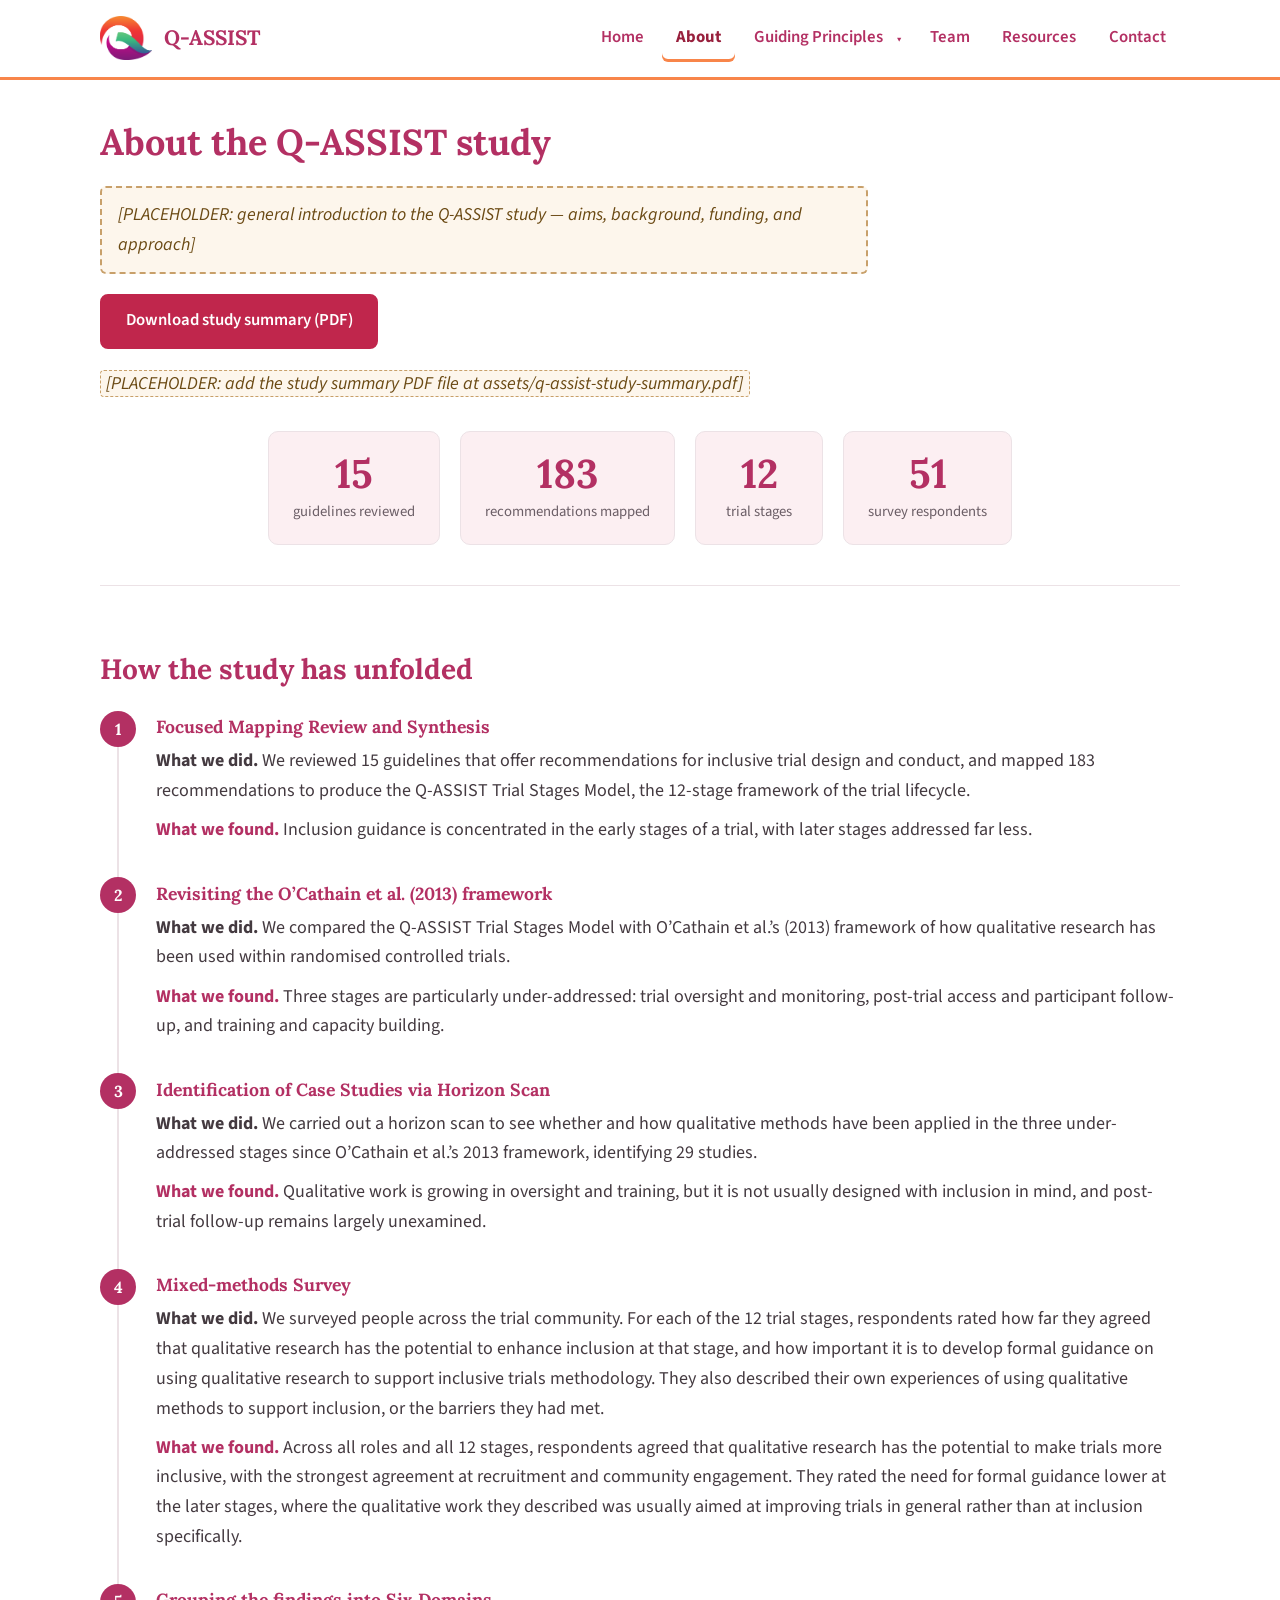
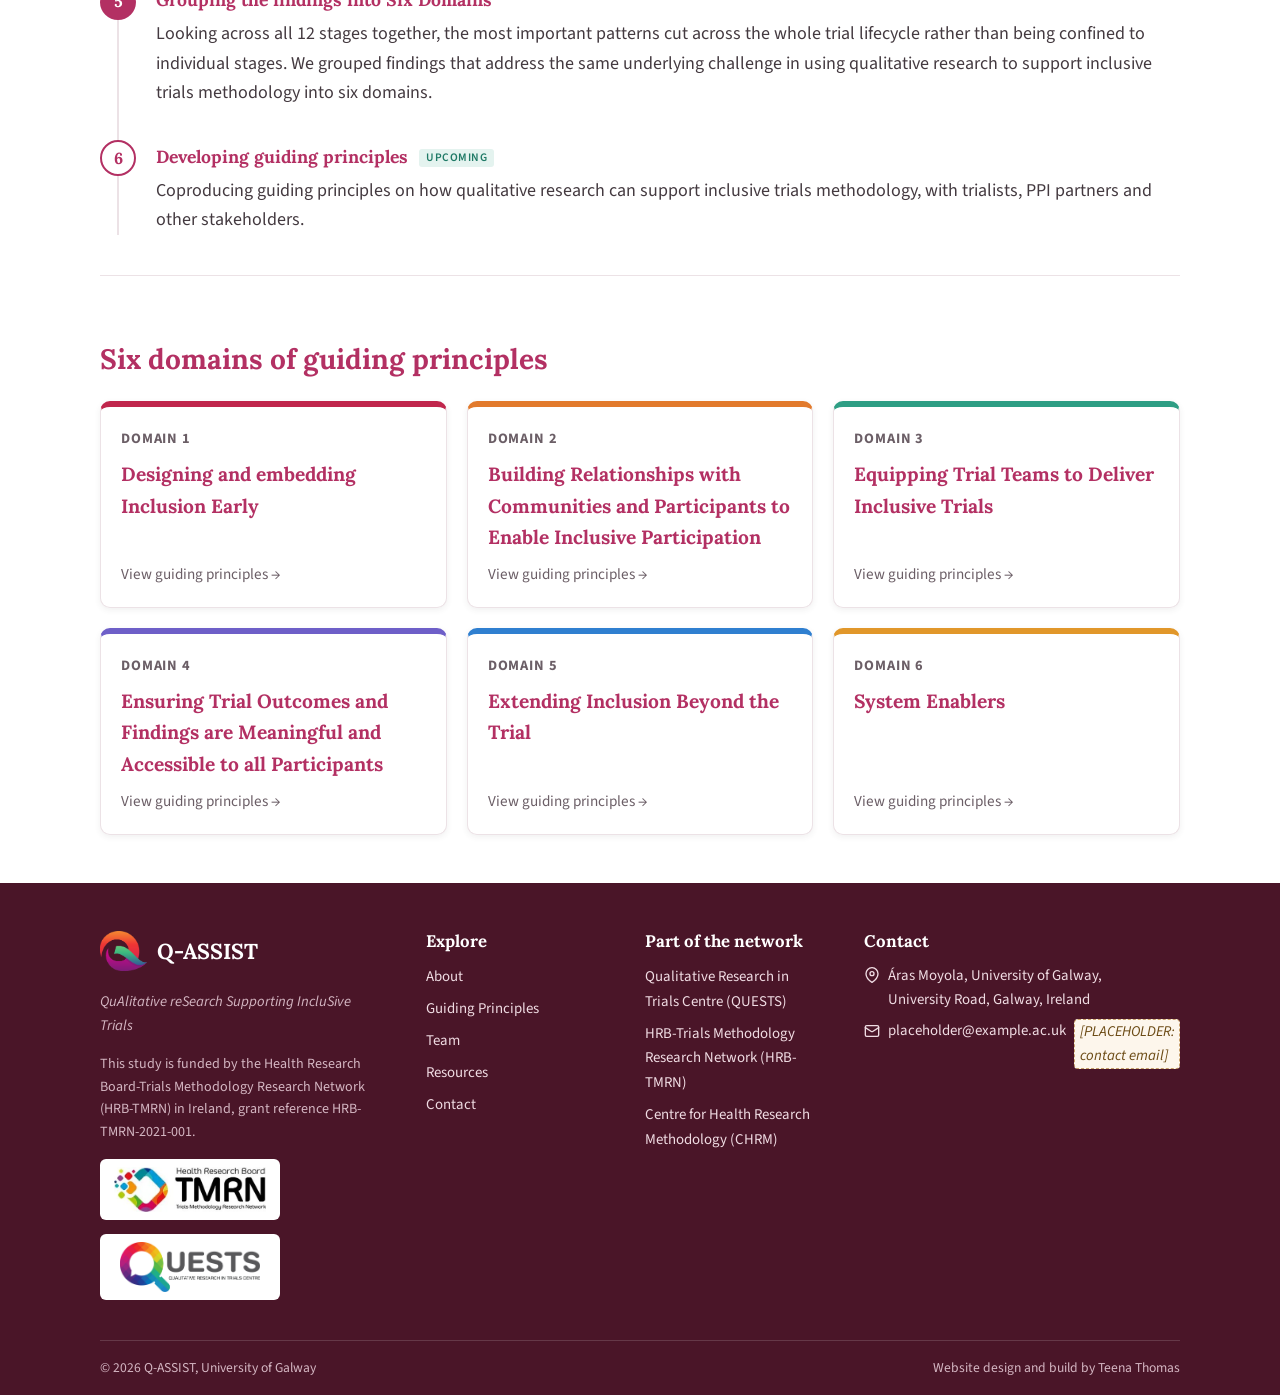
==== about.html @ 8455fd22 "Rebuild About page middle as study timeline with key numbers Replace Phase 1-3 text sections with: -" ====
<!DOCTYPE html>
<html lang="en">
<head>
  <meta charset="UTF-8">
  <meta name="viewport" content="width=device-width, initial-scale=1">
  <title>About — Q-ASSIST</title>
  <meta name="description" content="About the Q-ASSIST study and its three phases.">
  <link rel="preconnect" href="https://fonts.googleapis.com">
  <link rel="preconnect" href="https://fonts.gstatic.com" crossorigin>
  <link href="https://fonts.googleapis.com/css2?family=Lora:wght@400;700&family=Source+Sans+3:wght@400;600;700&display=swap" rel="stylesheet">
  <link rel="stylesheet" href="css/styles.css">
</head>
<body>
  <a class="skip-link" href="#main-content">Skip to main content</a>

  <header class="site-header">
    <div class="header-inner">
      <a class="brand" href="index.html">
        <img src="assets/qassist-logo-mark.png" alt="Q-ASSIST logo">
        <span class="brand-name">Q-ASSIST</span>
      </a>
      <button class="menu-toggle" type="button" aria-expanded="false" aria-controls="site-nav">Menu</button>
      <nav id="site-nav" class="site-nav" aria-label="Main">
        <ul>
          <li><a href="index.html">Home</a></li>
          <li><a href="about.html" aria-current="page">About</a></li>
          <li class="dropdown">
            <div class="dropdown-label">
              <a class="dropdown-link" href="guiding-principles.html">Guiding Principles</a>
              <button class="dropdown-toggle" type="button" aria-expanded="false" aria-haspopup="true" aria-controls="gp-menu" aria-label="Open Guiding Principles menu">
                <span class="chevron" aria-hidden="true">&#9662;</span>
              </button>
            </div>
            <ul id="gp-menu" class="dropdown-menu">
              <li><a href="guiding-principles.html"><strong>Overview: Six Domains</strong></a></li>
              <li><a href="designing-inclusion-early.html"><span class="domain-dot" style="background: var(--domain-1);" aria-hidden="true"></span>Designing and embedding Inclusion Early</a></li>
              <li><a href="building-relationships.html"><span class="domain-dot" style="background: var(--domain-2);" aria-hidden="true"></span>Building Relationships with Communities and Participants to Enable Inclusive Participation</a></li>
              <li><a href="strengthening-trial-teams.html"><span class="domain-dot" style="background: var(--domain-3);" aria-hidden="true"></span>Equipping Trial Teams to Deliver Inclusive Trials</a></li>
              <li><a href="improving-data.html"><span class="domain-dot" style="background: var(--domain-4);" aria-hidden="true"></span>Ensuring Trial Outcomes and Findings are Meaningful and Accessible to all Participants</a></li>
              <li><a href="returning-findings.html"><span class="domain-dot" style="background: var(--domain-5);" aria-hidden="true"></span>Extending Inclusion Beyond the Trial</a></li>
              <li><a href="system-enablers.html"><span class="domain-dot" style="background: var(--domain-6);" aria-hidden="true"></span>System Enablers</a></li>
            </ul>
          </li>
          <li><a href="team.html">Team</a></li>
          <li><a href="resources.html">Resources</a></li>
          <li><a href="contact.html">Contact</a></li>
        </ul>
      </nav>
    </div>
  </header>

  <main id="main-content" class="container">

    <h1>About the Q-ASSIST study</h1>

    <div class="page-intro">
      <p class="placeholder">[PLACEHOLDER: general introduction to the Q-ASSIST study — aims, background, funding, and approach]</p>

      <div class="btn-row">
        <!-- Link target: add the PDF at assets/q-assist-study-summary.pdf (or update this href) -->
        <a class="btn" href="assets/q-assist-study-summary.pdf" download>Download study summary (PDF)</a>
      </div>
      <p><span class="placeholder-inline">[PLACEHOLDER: add the study summary PDF file at assets/q-assist-study-summary.pdf]</span></p>
    </div>

    <ul class="key-numbers" aria-label="Key numbers from the study">
      <li class="key-number"><span class="key-number-value">15</span><span class="key-number-label">guidelines reviewed</span></li>
      <li class="key-number"><span class="key-number-value">183</span><span class="key-number-label">recommendations mapped</span></li>
      <li class="key-number"><span class="key-number-value">12</span><span class="key-number-label">trial stages</span></li>
      <li class="key-number"><span class="key-number-value">51</span><span class="key-number-label">survey respondents</span></li>
    </ul>

    <section class="phase-section" aria-labelledby="timeline-heading">
      <h2 id="timeline-heading">How the study has unfolded</h2>

      <ol class="study-timeline" aria-label="Study timeline">

        <li class="tl-step">
          <div class="tl-badge">1</div>
          <div class="tl-body">
            <h3 class="tl-title">Focused Mapping Review and Synthesis</h3>
            <p><strong>What we did.</strong> We reviewed 15 guidelines that offer recommendations for inclusive trial design and conduct, and mapped 183 recommendations to produce the Q-ASSIST Trial Stages Model, the 12-stage framework of the trial lifecycle.</p>
            <p><strong class="tl-found">What we found.</strong> Inclusion guidance is concentrated in the early stages of a trial, with later stages addressed far less.</p>
          </div>
        </li>

        <li class="tl-step">
          <div class="tl-badge">2</div>
          <div class="tl-body">
            <h3 class="tl-title">Revisiting the O&rsquo;Cathain et al. (2013) framework</h3>
            <p><strong>What we did.</strong> We compared the Q-ASSIST Trial Stages Model with O&rsquo;Cathain et al.&rsquo;s (2013) framework of how qualitative research has been used within randomised controlled trials.</p>
            <p><strong class="tl-found">What we found.</strong> Three stages are particularly under-addressed: trial oversight and monitoring, post-trial access and participant follow-up, and training and capacity building.</p>
          </div>
        </li>

        <li class="tl-step">
          <div class="tl-badge">3</div>
          <div class="tl-body">
            <h3 class="tl-title">Identification of Case Studies via Horizon Scan</h3>
            <p><strong>What we did.</strong> We carried out a horizon scan to see whether and how qualitative methods have been applied in the three under-addressed stages since O&rsquo;Cathain et al.&rsquo;s 2013 framework, identifying 29 studies.</p>
            <p><strong class="tl-found">What we found.</strong> Qualitative work is growing in oversight and training, but it is not usually designed with inclusion in mind, and post-trial follow-up remains largely unexamined.</p>
          </div>
        </li>

        <li class="tl-step">
          <div class="tl-badge">4</div>
          <div class="tl-body">
            <h3 class="tl-title">Mixed-methods Survey</h3>
            <p><strong>What we did.</strong> We surveyed people across the trial community. For each of the 12 trial stages, respondents rated how far they agreed that qualitative research has the potential to enhance inclusion at that stage, and how important it is to develop formal guidance on using qualitative research to support inclusive trials methodology. They also described their own experiences of using qualitative methods to support inclusion, or the barriers they had met.</p>
            <p><strong class="tl-found">What we found.</strong> Across all roles and all 12 stages, respondents agreed that qualitative research has the potential to make trials more inclusive, with the strongest agreement at recruitment and community engagement. They rated the need for formal guidance lower at the later stages, where the qualitative work they described was usually aimed at improving trials in general rather than at inclusion specifically.</p>
          </div>
        </li>

        <li class="tl-step">
          <div class="tl-badge">5</div>
          <div class="tl-body">
            <h3 class="tl-title">Grouping the findings into Six Domains</h3>
            <p>Looking across all 12 stages together, the most important patterns cut across the whole trial lifecycle rather than being confined to individual stages. We grouped findings that address the same underlying challenge in using qualitative research to support inclusive trials methodology into six domains.</p>
          </div>
        </li>

        <li class="tl-step tl-step--upcoming">
          <div class="tl-badge">6</div>
          <div class="tl-body">
            <h3 class="tl-title">Developing guiding principles <span class="tl-pill">Upcoming</span></h3>
            <p>Coproducing guiding principles on how qualitative research can support inclusive trials methodology, with trialists, PPI partners and other stakeholders.</p>
          </div>
        </li>

      </ol>
    </section>

    <section class="phase-section" aria-labelledby="domains-heading">
      <h2 id="domains-heading">Six domains of guiding principles</h2>
      <ul class="domain-grid">
        <li>
          <a class="domain-card" style="--card-colour: var(--domain-1);" href="designing-inclusion-early.html">
            <span class="domain-number">Domain 1</span>
            <span class="domain-title">Designing and embedding Inclusion Early</span>
            <span class="domain-link-hint">View guiding principles &rarr;</span>
          </a>
        </li>
        <li>
          <a class="domain-card" style="--card-colour: var(--domain-2);" href="building-relationships.html">
            <span class="domain-number">Domain 2</span>
            <span class="domain-title">Building Relationships with Communities and Participants to Enable Inclusive Participation</span>
            <span class="domain-link-hint">View guiding principles &rarr;</span>
          </a>
        </li>
        <li>
          <a class="domain-card" style="--card-colour: var(--domain-3);" href="strengthening-trial-teams.html">
            <span class="domain-number">Domain 3</span>
            <span class="domain-title">Equipping Trial Teams to Deliver Inclusive Trials</span>
            <span class="domain-link-hint">View guiding principles &rarr;</span>
          </a>
        </li>
        <li>
          <a class="domain-card" style="--card-colour: var(--domain-4);" href="improving-data.html">
            <span class="domain-number">Domain 4</span>
            <span class="domain-title">Ensuring Trial Outcomes and Findings are Meaningful and Accessible to all Participants</span>
            <span class="domain-link-hint">View guiding principles &rarr;</span>
          </a>
        </li>
        <li>
          <a class="domain-card" style="--card-colour: var(--domain-5);" href="returning-findings.html">
            <span class="domain-number">Domain 5</span>
            <span class="domain-title">Extending Inclusion Beyond the Trial</span>
            <span class="domain-link-hint">View guiding principles &rarr;</span>
          </a>
        </li>
        <li>
          <a class="domain-card" style="--card-colour: var(--domain-6);" href="system-enablers.html">
            <span class="domain-number">Domain 6</span>
            <span class="domain-title">System Enablers</span>
            <span class="domain-link-hint">View guiding principles &rarr;</span>
          </a>
        </li>
      </ul>
    </section>

  </main>

  <footer class="site-footer">
    <div class="container">
      <div class="footer-main">

        <div class="footer-brand-col">
          <div class="footer-brand">
            <a href="index.html">
              <img src="assets/qassist-logo-mark.png" alt="Q-ASSIST logo">
              <span class="brand-name">Q-ASSIST</span>
            </a>
          </div>
          <p class="footer-tagline">QuAlitative reSearch Supporting IncluSive Trials</p>
          <p class="footer-funding">This study is funded by the Health Research Board-Trials Methodology Research Network (HRB-TMRN) in Ireland, grant reference HRB-TMRN-2021-001.</p>
          <div class="footer-logos">
            <div class="footer-logo-panel"><img src="assets/hrb-tmrn-logo.png" alt="HRB-TMRN logo"></div>
            <div class="footer-logo-panel"><img src="assets/quests-logo.png" alt="QUESTS logo"></div>
          </div>
        </div>

        <div class="footer-col">
          <h3>Explore</h3>
          <ul>
            <li><a href="about.html">About</a></li>
            <li><a href="guiding-principles.html">Guiding Principles</a></li>
            <li><a href="team.html">Team</a></li>
            <li><a href="resources.html">Resources</a></li>
            <li><a href="contact.html">Contact</a></li>
          </ul>
        </div>

        <div class="footer-col">
          <h3>Part of the network</h3>
          <ul>
            <li><a href="https://www.hrb-tmrn.ie/research-innovation/qualitative-research-in-trials/" target="_blank" rel="noopener">Qualitative Research in Trials Centre (QUESTS)</a></li>
            <li><a href="https://www.hrb-tmrn.ie/" target="_blank" rel="noopener">HRB-Trials Methodology Research Network (HRB-TMRN)</a></li>
            <li><a href="https://www.chrm.ie/index.html" target="_blank" rel="noopener">Centre for Health Research Methodology (CHRM)</a></li>
          </ul>
        </div>

        <div class="footer-col">
          <h3>Contact</h3>
          <div class="footer-contact-line">
            <svg width="16" height="16" viewBox="0 0 24 24" fill="none" stroke="currentColor" stroke-width="2" stroke-linecap="round" stroke-linejoin="round" aria-hidden="true"><path d="M21 10c0 7-9 13-9 13S3 17 3 10a9 9 0 1 1 18 0z"/><circle cx="12" cy="10" r="3"/></svg>
            <span>Áras Moyola, University of Galway,<br>University Road, Galway, Ireland</span>
          </div>
          <div class="footer-contact-line">
            <svg width="16" height="16" viewBox="0 0 24 24" fill="none" stroke="currentColor" stroke-width="2" stroke-linecap="round" stroke-linejoin="round" aria-hidden="true"><rect x="2" y="4" width="20" height="16" rx="2"/><path d="m22 7-8.97 5.7a1.94 1.94 0 0 1-2.06 0L2 7"/></svg>
            <a href="mailto:placeholder@example.ac.uk">placeholder@example.ac.uk</a>
            <span class="placeholder-inline">[PLACEHOLDER: contact email]</span>
          </div>
        </div>

      </div>
      <div class="footer-bottom">
        <span>&copy; 2026 Q-ASSIST, University of Galway</span>
        <span>Website design and build by Teena Thomas</span>
      </div>
    </div>
  </footer>

  <script src="js/main.js"></script>
</body>
</html>
---- css/styles.css ----
/* ==========================================================================
   Q-ASSIST shared stylesheet
   Clean, calm, academic style. WCAG AA colour contrast throughout.
   ========================================================================== */

:root {
  /* Colour palette — "Option C, light blush", drawn from the Q-ASSIST logo.
     All text/background pairs meet WCAG AA. */
  --colour-ink: #443a40;          /* body text — soft charcoal */
  --colour-ink-soft: #6b5e66;     /* secondary text (6.1:1 on white) */
  --colour-heading: #b33063;      /* headings and nav text (6.0:1 on white) */
  --colour-primary: #c0264c;      /* links and primary buttons (5.8:1 on white) */
  --colour-primary-dark: #98203d; /* link/button hover */
  --colour-accent: #2e9e84;       /* soft teal — secondary accent fills/borders */
  --colour-accent-ink: #1f7a66;   /* darker teal for teal TEXT (5.2:1 on white) */
  --colour-accent-soft: #e4f3ef;  /* pale teal tint */
  --colour-decor: #f8854a;        /* soft orange — DECORATIVE ONLY (hover
                                     underlines, thin dividers, icons on a
                                     coloured band); never body text,
                                     headings, or links */
  --colour-bg: #ffffff;
  --colour-bg-soft: #fceff2;      /* pale blush tint for section bands */
  --colour-border: #ece2e6;       /* thin light borders and rules */
  --colour-focus: #1f7a66;        /* focus outline (5.2:1 on white) */

  /* Domain colours — exact roadmap colours; decorative use only
     (card bars, dots, marker fills); supporting text always sits nearby. */
  --domain-1: #c0264c;            /* Designing and embedding Inclusion Early */
  --domain-2: #e27a2c;            /* Building Relationships with Communities ... */
  --domain-3: #2e9e84;            /* Equipping Trial Teams to Deliver Inclusive Trials */
  --domain-4: #6e5fc8;            /* Ensuring Trial Outcomes and Findings ... */
  --domain-5: #2f7fd0;            /* Extending Inclusion Beyond the Trial */
  --domain-6: #e1972a;            /* System Enablers (cross-cutting) */

  --font-body: "Source Sans 3", "Segoe UI", Arial, sans-serif;
  --font-heading: "Lora", Georgia, "Times New Roman", serif;

  --max-width: 70rem;
}

/* --------------------------------------------------------------------------
   Base
   -------------------------------------------------------------------------- */

*,
*::before,
*::after {
  box-sizing: border-box;
}

html {
  scroll-behavior: smooth;
}

@media (prefers-reduced-motion: reduce) {
  html {
    scroll-behavior: auto;
  }
  *,
  *::before,
  *::after {
    transition: none !important;
    animation: none !important;
  }
}

body {
  margin: 0;
  font-family: var(--font-body);
  font-size: 1.125rem;       /* 18px base for readability */
  line-height: 1.65;
  color: var(--colour-ink);
  background-color: var(--colour-bg);
}

h1, h2, h3, h4 {
  font-family: var(--font-heading);
  color: var(--colour-heading);
  line-height: 1.25;
  margin: 0 0 0.6em;
}

h1 { font-size: 2.25rem; }
h2 { font-size: 1.75rem; margin-top: 1.5em; }
h3 { font-size: 1.35rem; margin-top: 1.2em; }

p {
  margin: 0 0 1em;
}

a {
  color: var(--colour-primary);
  text-decoration: underline;
  text-underline-offset: 0.15em;
}

a:hover {
  color: var(--colour-primary-dark);
  text-decoration-color: var(--colour-decor); /* decorative underline only */
}

img {
  max-width: 100%;
  height: auto;
}

ul, ol {
  padding-left: 1.4em;
}

/* Visible focus indicator everywhere, for keyboard users */
a:focus-visible,
button:focus-visible,
summary:focus-visible {
  outline: 3px solid var(--colour-focus);
  outline-offset: 2px;
  border-radius: 2px;
}

/* Skip link — first focusable element on every page */
.skip-link {
  position: absolute;
  left: -999px;
  top: 0;
  background: var(--colour-primary-dark);
  color: #ffffff;
  padding: 0.6em 1em;
  z-index: 100;
}

.skip-link:focus {
  left: 0;
  color: #ffffff;
}

/* Shared layout container */
.container {
  max-width: var(--max-width);
  margin: 0 auto;
  padding: 0 1.25rem;
}

main {
  padding: 2rem 0 3rem;
}

main.container {
  padding-top: 2.5rem;
}

/* Placeholder styling — makes every [PLACEHOLDER] block easy to spot */
.placeholder {
  background: #fdf6ec;
  border: 2px dashed #c8a06a;
  border-radius: 6px;
  padding: 0.75rem 1rem;
  color: #6b4a14;
  font-style: italic;
}

.placeholder-inline {
  background: #fdf6ec;
  border: 1px dashed #c8a06a;
  border-radius: 4px;
  padding: 0 0.3em;
  color: #6b4a14;
  font-style: italic;
}

/* --------------------------------------------------------------------------
   Header and navigation
   -------------------------------------------------------------------------- */

.site-header {
  background: var(--colour-bg);
  border-bottom: 3px solid var(--colour-decor); /* thin decorative divider */
}

.header-inner {
  display: flex;
  align-items: center;
  justify-content: space-between;
  gap: 1rem;
  padding: 0.9rem 1.25rem;
  max-width: var(--max-width);
  margin: 0 auto;
  flex-wrap: wrap;
}

.brand {
  display: inline-flex;
  align-items: center;
  gap: 0.75rem;
  text-decoration: none;
}

.brand img {
  height: 44px;
  width: auto;
}

.brand-name {
  font-family: var(--font-heading);
  font-size: 1.3rem;
  font-weight: 700;
  color: var(--colour-heading);
}

/* Mobile menu toggle (hidden on wide screens) */
.menu-toggle {
  display: none;
  background: var(--colour-primary);
  color: #ffffff;
  border: none;
  border-radius: 6px;
  padding: 0.55em 0.9em;
  font-size: 1rem;
  font-family: inherit;
  cursor: pointer;
}

.menu-toggle:hover {
  background: var(--colour-primary-dark);
}

/* Top-level list only (">" keeps this off the nested dropdown <ul>,
   which must stay display:none until opened) */
.site-nav > ul {
  list-style: none;
  display: flex;
  align-items: center;
  gap: 0.25rem;
  margin: 0;
  padding: 0;
}

.site-nav a,
.site-nav .dropdown-toggle {
  display: block;
  padding: 0.6em 0.85em;
  font-size: 1.05rem;
  font-weight: 600;
  color: var(--colour-heading);
  text-decoration: none;
  border-radius: 6px;
  background: none;
  border: none;
  font-family: inherit;
  cursor: pointer;
}

.site-nav a:hover,
.site-nav .dropdown-toggle:hover {
  background: var(--colour-bg-soft);
  color: var(--colour-primary-dark);
}

.site-nav a[aria-current="page"] {
  font-weight: 700;
  color: var(--colour-primary-dark);
  box-shadow: inset 0 -3px 0 var(--colour-decor);
}

/* Dropdown */
.dropdown {
  position: relative;
}

/* Split control: the label is a normal link to the overview page; the
   chevron button beside it toggles the dropdown */
.dropdown-label {
  display: flex;
  align-items: stretch;
}

.dropdown-label > a {
  padding-right: 0.3em;
  border-radius: 6px 0 0 6px;
}

.dropdown-label .dropdown-toggle {
  padding-left: 0.3em;
  padding-right: 0.6em;
  border-radius: 0 6px 6px 0;
}

.dropdown-toggle .chevron {
  display: inline-block;
  margin-left: 0.35em;
  transition: transform 0.15s ease;
  font-size: 0.8em;
}

.dropdown.open .chevron {
  transform: rotate(180deg);
}

.dropdown-menu {
  display: none;
  position: absolute;
  top: 100%;
  left: 0;
  min-width: 22rem;
  background: var(--colour-bg);
  border: 1px solid var(--colour-border);
  border-top: 3px solid var(--colour-primary);
  border-radius: 0 0 8px 8px;
  box-shadow: 0 8px 20px rgba(68, 58, 64, 0.15);
  padding: 0.4rem;
  margin: 0;
  list-style: none;
  z-index: 50;
}

.dropdown.open .dropdown-menu {
  display: block;
}

.dropdown-menu li {
  width: 100%;
}

.dropdown-menu a {
  display: block;
  width: 100%;
  padding: 0.55em 0.75em;
  font-size: 1rem;
  font-weight: 400;
  border-radius: 6px;
}

.dropdown-menu a:hover,
.dropdown-menu a:focus-visible {
  background: var(--colour-bg-soft);
}

.dropdown-menu .domain-dot {
  display: inline-block;
  width: 0.7em;
  height: 0.7em;
  border-radius: 50%;
  margin-right: 0.55em;
  vertical-align: baseline;
}

/* --------------------------------------------------------------------------
   Buttons
   -------------------------------------------------------------------------- */

.btn {
  display: inline-block;
  background: var(--colour-primary);
  color: #ffffff;
  text-decoration: none;
  font-size: 1.05rem;
  font-weight: 600;
  padding: 0.7em 1.4em;
  border-radius: 8px;
  border: 2px solid var(--colour-primary);
  cursor: pointer;
}

.btn:hover {
  background: var(--colour-primary-dark);
  border-color: var(--colour-primary-dark);
  color: #ffffff;
}

.btn-secondary {
  background: #ffffff;
  color: var(--colour-accent-ink);
  border-color: var(--colour-accent);
}

.btn-secondary:hover {
  background: var(--colour-accent-soft);
  border-color: var(--colour-accent-ink);
  color: var(--colour-accent-ink);
}

.btn-row {
  display: flex;
  flex-wrap: wrap;
  gap: 0.75rem;
  margin: 1.25rem 0;
}

/* --------------------------------------------------------------------------
   Home page
   -------------------------------------------------------------------------- */

.hero {
  background: var(--colour-bg-soft);
  border-bottom: 1px solid var(--colour-border);
  padding: 2.5rem 0;
  text-align: center;
}

.hero .hero-logo {
  display: block;
  width: 100%;
  max-width: 680px;
  height: auto;
  margin: 0 auto;
}

/* Visible only to screen readers (keeps a single h1 on the page) */
.visually-hidden {
  position: absolute;
  width: 1px;
  height: 1px;
  padding: 0;
  margin: -1px;
  overflow: hidden;
  clip: rect(0, 0, 0, 0);
  white-space: nowrap;
  border: 0;
}

/* Single-column home flow with generous vertical rhythm */
.home-flow {
  max-width: 52rem;
}

.home-section {
  margin: 3.5rem auto 0;
}

/* Clear gap between the blush hero and the first section */
.home-section:first-child {
  margin-top: 4rem;
}

.home-section .btn-row {
  margin-top: 1.25rem;
}

/* Lead/callout box for the key study statement: tinted background with
   an accent left bar, normal body text inside. */
.callout-box {
  background: #fceff2;
  border-left: 4px solid #b33063;
  border-radius: 8px;
  padding: 1.25rem 1.5rem;
  margin: 1.75rem 0;
}

.callout-box p {
  margin: 0;
}

/* Home call-to-action card row: three equal-height cards side by side,
   stacking on mobile. Accent colour per card via --card-accent. */
.cta-cards {
  list-style: none;
  margin: 0;
  padding: 0;
  display: grid;
  grid-template-columns: repeat(3, 1fr);
  align-items: stretch;
  gap: 1.5rem;
}

.cta-card {
  display: flex;
  flex-direction: column;
  height: 100%;
  background: var(--colour-bg);
  border: 1px solid var(--colour-border);
  border-radius: 10px;
  padding: 1.5rem;
}

.cta-icon {
  color: var(--card-accent, var(--colour-accent));
  line-height: 0;
}

.cta-heading {
  margin: 0.75rem 0 0;
  font-size: 1.2rem;
  padding-bottom: 0.4rem;
  border-bottom: 3px solid var(--card-accent, var(--colour-accent));
  align-self: flex-start;
}

.cta-card p {
  margin: 1rem 0 0;
}

/* Push the button to the bottom so all three align across the row.
   Scoped to .cta-card so it outranks the `.cta-card p` margin rule
   above (otherwise that rule's margin-top would override this auto). */
.cta-card .cta-action {
  margin-top: auto;
  padding-top: 1.25rem;
  align-self: flex-start;
}

@media (max-width: 760px) {
  .cta-cards {
    grid-template-columns: 1fr;
  }

  .contact-grid {
    grid-template-columns: 1fr;
  }

  .footer-main {
    grid-template-columns: 1fr 1fr;
  }

  .footer-brand-col {
    grid-column: 1 / -1;
  }
}

/* Domain grid (home page) */
.domain-grid {
  display: grid;
  grid-template-columns: repeat(auto-fit, minmax(17rem, 1fr));
  gap: 1.25rem;
  list-style: none;
  padding: 0;
  margin: 1.5rem 0 0;
}

.domain-card {
  display: flex;
  flex-direction: column;
  gap: 0.5rem;
  background: var(--colour-bg);
  border: 1px solid var(--colour-border);
  border-top: 6px solid var(--card-colour, var(--colour-primary));
  border-radius: 10px;
  padding: 1.25rem;
  text-decoration: none;
  color: var(--colour-ink);
  box-shadow: 0 2px 6px rgba(68, 58, 64, 0.08);
  height: 100%;
}

.domain-card:hover {
  box-shadow: 0 6px 16px rgba(68, 58, 64, 0.18);
  color: var(--colour-ink);
}

.domain-card .domain-number {
  /* Fixed accessible colour — the per-domain colour stays on the (decorative)
     top bar, where no AA text contrast is required */
  font-size: 0.9rem;
  font-weight: 700;
  text-transform: uppercase;
  letter-spacing: 0.06em;
  color: var(--colour-ink-soft);
}

.domain-card .domain-title {
  font-family: var(--font-heading);
  font-size: 1.2rem;
  font-weight: 700;
  color: var(--colour-heading);
}

.domain-card .domain-link-hint {
  margin-top: auto;
  font-size: 0.95rem;
  color: var(--colour-ink-soft);
}

/* --------------------------------------------------------------------------
   Section / page basics
   -------------------------------------------------------------------------- */

.page-intro {
  max-width: 48rem;
}

.phase-section {
  border-top: 1px solid var(--colour-border);
  padding-top: 1.5rem;
  margin-top: 2rem;
  /* Keep anchored headings visible below any UI when jumped to */
  scroll-margin-top: 1.5rem;
}

h1 .domain-dot {
  display: inline-block;
  width: 0.65em;
  height: 0.65em;
  border-radius: 50%;
  margin-right: 0.4em;
}

/* "Back to overview" link on domain pages */
.breadcrumb {
  font-size: 0.98rem;
  margin: 0 0 1.5rem;
}

/* Responsive 16:9 video area on domain pages.
   .video-placeholder is the labelled empty frame; swap it for a
   .video-embed div holding an <iframe> or <video> (see the HTML comment
   next to it) and the media fills the same 16:9 frame. */
.video-placeholder,
.video-embed {
  width: 100%;
  max-width: 50rem;
  aspect-ratio: 16 / 9;
}

.video-placeholder {
  display: flex;
  align-items: center;
  justify-content: center;
  text-align: center;
  padding: 1rem;
  background: #fdf6ec;
  border: 2px dashed #c8a06a;
  border-radius: 8px;
  color: #6b4a14;
  font-style: italic;
}

.video-placeholder p {
  margin: 0;
}

.video-embed iframe,
.video-embed video {
  width: 100%;
  height: 100%;
  border: 0;
  border-radius: 8px;
}

/* --------------------------------------------------------------------------
   Roadmap (Guiding Principles overview page)
   -------------------------------------------------------------------------- */

.roadmap {
  margin: 2rem 0;
}

/* Road graphic on the left, domain key panel on the right; the key wraps
   below the road on narrow screens */
.roadmap-figure {
  display: flex;
  align-items: center;
  gap: 3rem;
  flex-wrap: wrap;
}

.roadmap-road {
  flex: 1 1 26rem;
  min-width: 18rem;
  max-width: 44rem;
}

.roadmap-road svg {
  display: block;
  width: 100%;
  height: auto;
}

.stage-label {
  font-family: var(--font-body);
  font-size: 17px;
  fill: var(--colour-ink);
}

.stage-number-text {
  font-family: var(--font-body);
  font-size: 14px;
  font-weight: 700;
  fill: #ffffff;
  /* subtle dark edge keeps white digits legible on the lighter
     marker colours without changing the exact fills */
  paint-order: stroke;
  stroke: rgba(0, 0, 0, 0.35);
  stroke-width: 1.5px;
}

.stage-link circle {
  stroke: #ffffff;
  stroke-width: 2;
}

.stage-link:hover circle,
.stage-link:focus circle,
.stage-link:focus-visible circle {
  stroke: var(--colour-focus);
  stroke-width: 3;
}

/* Domain key panel */
.roadmap-legend {
  flex: 1 1 19rem;
  max-width: 28rem;
  align-self: center;
  background: var(--colour-bg);
  border: 1px solid var(--colour-border);
  border-radius: 10px;
  padding: 1.25rem 1.5rem;
}

.roadmap-legend h3 {
  margin-top: 0;
  font-size: 1.1rem;
}

.legend-list {
  list-style: none;
  margin: 0;
  padding: 0;
  display: flex;
  flex-direction: column;
  gap: 0.8rem;
  font-size: 1rem;
}

.legend-list li {
  display: flex;
  align-items: flex-start;
  gap: 0.6rem;
}

.legend-swatch {
  flex-shrink: 0;
  width: 0.85em;
  height: 0.85em;
  border-radius: 50%;
  margin-top: 0.35em;
}

.legend-note {
  color: var(--colour-ink-soft);
}

/* --------------------------------------------------------------------------
   Team page
   -------------------------------------------------------------------------- */

.team-grid {
  display: grid;
  grid-template-columns: repeat(auto-fill, minmax(15rem, 1fr));
  gap: 1.5rem;
  list-style: none;
  padding: 0;
  margin: 1.5rem 0;
}

.team-card {
  background: var(--colour-bg);
  border: 1px solid var(--colour-border);
  border-radius: 10px;
  overflow: hidden;
  box-shadow: 0 2px 6px rgba(68, 58, 64, 0.08);
}

.team-card img {
  width: 100%;
  aspect-ratio: 1 / 1;
  object-fit: cover;
  display: block;
  border-bottom: 1px solid var(--colour-border);
}

.team-card-body {
  padding: 1rem 1.1rem 1.2rem;
}

.team-card h3 {
  margin: 0 0 0.2em;
  font-size: 1.15rem;
}

.team-card .role {
  font-weight: 600;
  color: var(--colour-ink-soft);
  font-size: 0.98rem;
  margin-bottom: 0.6em;
}

.team-card .bio {
  font-size: 0.95rem;
  margin: 0;
}

/* --------------------------------------------------------------------------
   Resources page
   -------------------------------------------------------------------------- */

.resource-list {
  list-style: none;
  padding: 0;
  margin: 1.5rem 0;
  display: flex;
  flex-direction: column;
  gap: 1rem;
}

.resource-item {
  border: 1px solid var(--colour-border);
  border-left: 4px solid var(--colour-accent);
  border-radius: 8px;
  padding: 1rem 1.25rem;
  background: var(--colour-bg);
}

.resource-item h3 {
  margin: 0 0 0.3em;
  font-size: 1.15rem;
}

.resource-item p {
  margin: 0;
  font-size: 1rem;
}

/* --------------------------------------------------------------------------
   About page — key numbers + timeline
   -------------------------------------------------------------------------- */

.key-numbers {
  display: flex;
  flex-wrap: wrap;
  justify-content: center;
  gap: 1.25rem;
  list-style: none;
  padding: 0;
  margin: 2rem 0 2.5rem;
}

.key-number {
  text-align: center;
  background: var(--colour-bg-soft);
  border: 1px solid var(--colour-border);
  border-radius: 10px;
  padding: 1.25rem 1.5rem;
  min-width: 8rem;
}

.key-number-value {
  display: block;
  font-family: var(--font-heading);
  font-size: 2.5rem;
  font-weight: 700;
  color: #B33063;
  line-height: 1.1;
}

.key-number-label {
  display: block;
  font-size: 0.92rem;
  color: var(--colour-ink-soft);
  margin-top: 0.25rem;
}

.study-timeline {
  list-style: none;
  padding: 0;
  margin: 1.5rem 0 2.5rem;
  position: relative;
}

.study-timeline::before {
  content: "";
  position: absolute;
  left: 17px;
  top: 0;
  bottom: 0;
  width: 2px;
  background: var(--colour-border);
}

.tl-step {
  display: flex;
  gap: 1.25rem;
  padding-bottom: 2rem;
  position: relative;
}

.tl-step:last-child {
  padding-bottom: 0;
}

.tl-badge {
  flex-shrink: 0;
  width: 36px;
  height: 36px;
  border-radius: 50%;
  background: #B33063;
  color: #ffffff;
  font-family: var(--font-heading);
  font-weight: 700;
  font-size: 1rem;
  display: flex;
  align-items: center;
  justify-content: center;
  position: relative;
  z-index: 1;
}

.tl-step--upcoming .tl-badge {
  background: #ffffff;
  color: #B33063;
  border: 2px solid #B33063;
}

.tl-body {
  flex: 1;
  padding-top: 0.35rem;
}

.tl-title {
  font-size: 1.1rem;
  margin: 0 0 0.5rem;
  color: var(--colour-heading);
}

.tl-body p {
  margin: 0 0 0.6rem;
}

.tl-body p:last-child {
  margin-bottom: 0;
}

.tl-found {
  color: #B33063;
}

.tl-pill {
  display: inline-block;
  font-family: var(--font-body);
  font-size: 0.72rem;
  font-weight: 600;
  text-transform: uppercase;
  letter-spacing: 0.04em;
  background: var(--colour-accent-soft);
  color: var(--colour-accent-ink);
  padding: 0.15em 0.6em;
  border-radius: 3px;
  vertical-align: middle;
  margin-left: 0.4rem;
}

/* --------------------------------------------------------------------------
   Contact page
   -------------------------------------------------------------------------- */

.contact-grid {
  display: grid;
  grid-template-columns: 1fr 1fr;
  gap: 1.5rem;
  margin-top: 1.5rem;
}

.contact-panel {
  background: var(--colour-bg-soft);
  border: 1px solid var(--colour-border);
  border-radius: 10px;
  padding: 2rem 2rem;
}

.contact-panel h2 {
  font-size: 1.25rem;
  margin: 0 0 1.5rem;
  color: var(--colour-heading);
}

.contact-row {
  display: flex;
  align-items: center;
  gap: 0.85rem;
  margin-bottom: 1.25rem;
}

.contact-row:last-child {
  margin-bottom: 0;
}

.contact-icon-tile {
  display: flex;
  align-items: center;
  justify-content: center;
  flex-shrink: 0;
  width: 42px;
  height: 42px;
  background: var(--colour-accent-soft);
  border-radius: 8px;
  color: var(--colour-accent-ink);
}

.contact-label {
  display: block;
  font-weight: 700;
  font-size: 0.92rem;
  color: var(--colour-ink);
  margin-bottom: 0.1rem;
}

.contact-value {
  display: block;
  font-size: 0.95rem;
  color: var(--colour-ink-soft);
}

.contact-value a {
  color: var(--colour-primary);
  word-break: break-all;
}

/* --------------------------------------------------------------------------
   Footer
   -------------------------------------------------------------------------- */

.site-footer {
  background: #4A1528;
  color: #f0dce3;
  margin-top: 3rem;
  font-size: 0.95rem;
  line-height: 1.6;
}

.site-footer a {
  color: #f0dce3;
  text-decoration: none;
}

.site-footer a:hover,
.site-footer a:focus {
  text-decoration: underline;
  color: #ffffff;
}

.footer-main {
  display: grid;
  grid-template-columns: 1.6fr 1fr 1fr 1fr;
  gap: 2.5rem;
  padding: 3rem 0 2.5rem;
}

.footer-brand a {
  display: inline-flex;
  align-items: center;
  gap: 0.6rem;
  text-decoration: none;
}

.footer-brand .brand-name {
  color: #ffffff;
  font-family: var(--font-heading);
  font-size: 1.35rem;
  font-weight: 700;
}

.footer-brand img {
  height: 40px;
  width: auto;
}

.footer-affiliation {
  margin: 0.6rem 0 0;
  font-size: 0.92rem;
  color: #d4b6c2;
}

.footer-tagline {
  margin: 0.75rem 0 0;
  font-style: italic;
  color: #d4b6c2;
  font-size: 0.92rem;
}

.footer-funding {
  margin: 1rem 0 0;
  font-size: 0.88rem;
  color: #d4b6c2;
  max-width: 28rem;
}

.footer-logos {
  display: flex;
  flex-direction: column;
  gap: 0.875rem;
  margin-top: 1rem;
}

.footer-logo-panel {
  width: 180px;
  background: #ffffff;
  border-radius: 6px;
  padding: 0.5rem 0.85rem;
  display: flex;
  align-items: center;
  justify-content: center;
}

.footer-logo-panel img {
  max-height: 50px;
  max-width: 100%;
  width: auto;
  height: auto;
  display: block;
}

.footer-col h3 {
  color: #ffffff;
  font-family: var(--font-heading);
  font-size: 1.05rem;
  font-weight: 700;
  margin: 0 0 0.75rem;
}

.footer-col ul {
  list-style: none;
  padding: 0;
  margin: 0;
}

.footer-col li {
  margin-bottom: 0.45rem;
}

.footer-col li a {
  font-size: 0.93rem;
}

.footer-contact-line {
  display: flex;
  align-items: flex-start;
  gap: 0.5rem;
  margin-bottom: 0.5rem;
  font-size: 0.93rem;
}

.footer-contact-line svg {
  flex-shrink: 0;
  margin-top: 0.2rem;
}

.footer-bottom {
  border-top: 1px solid rgba(255, 255, 255, 0.15);
  padding: 1rem 0;
  display: flex;
  justify-content: space-between;
  align-items: center;
  font-size: 0.85rem;
  color: #d4b6c2;
}

.footer-bottom a {
  color: #d4b6c2;
}

.footer-bottom a:hover,
.footer-bottom a:focus {
  color: #ffffff;
}

/* --------------------------------------------------------------------------
   Responsive — mobile navigation
   -------------------------------------------------------------------------- */

@media (max-width: 860px) {
  .menu-toggle {
    display: inline-block;
  }

  .site-nav {
    display: none;
    width: 100%;
  }

  .site-nav.open {
    display: block;
  }

  .site-nav > ul {
    flex-direction: column;
    align-items: stretch;
    gap: 0;
    padding: 0.5rem 0 0.75rem;
  }

  .site-nav a,
  .site-nav .dropdown-toggle {
    width: 100%;
    text-align: left;
  }

  /* Keep the split Guiding Principles control on one row in the mobile
     menu: link grows, chevron button stays compact */
  .site-nav .dropdown-label > a {
    width: auto;
    flex: 1;
  }

  .site-nav .dropdown-label .dropdown-toggle {
    width: auto;
    flex: 0 0 auto;
  }

  .dropdown-menu {
    position: static;
    min-width: 0;
    box-shadow: none;
    border: none;
    border-left: 3px solid var(--colour-primary);
    border-radius: 0;
    margin-left: 0.75rem;
  }

  .hero {
    padding: 2rem 0;
  }

  h1 { font-size: 1.85rem; }
  h2 { font-size: 1.5rem; }

  .key-number {
    min-width: 7rem;
    padding: 1rem 1.25rem;
  }

  .key-number-value {
    font-size: 2rem;
  }

  .footer-main {
    grid-template-columns: 1fr;
    gap: 2rem;
    padding: 2rem 0 1.5rem;
  }

  .footer-bottom {
    flex-direction: column;
    gap: 0.4rem;
    text-align: center;
  }
}
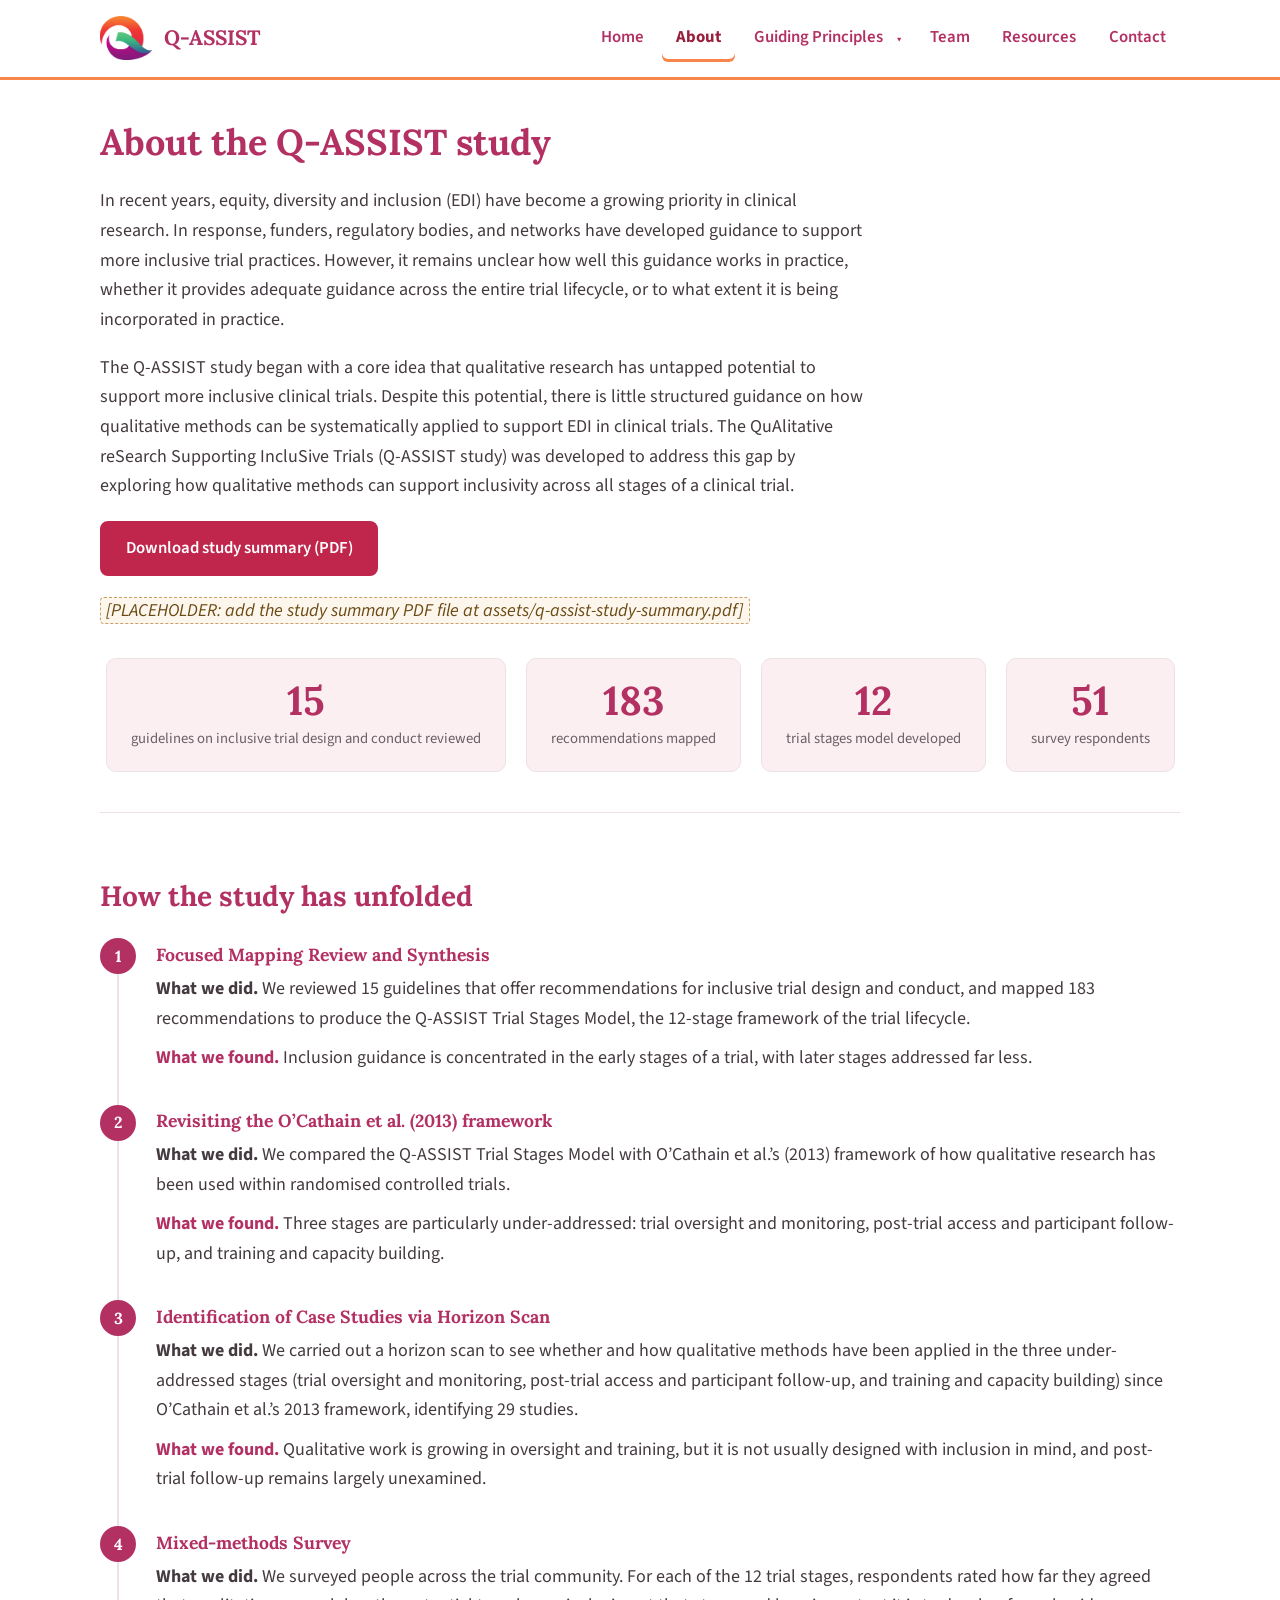
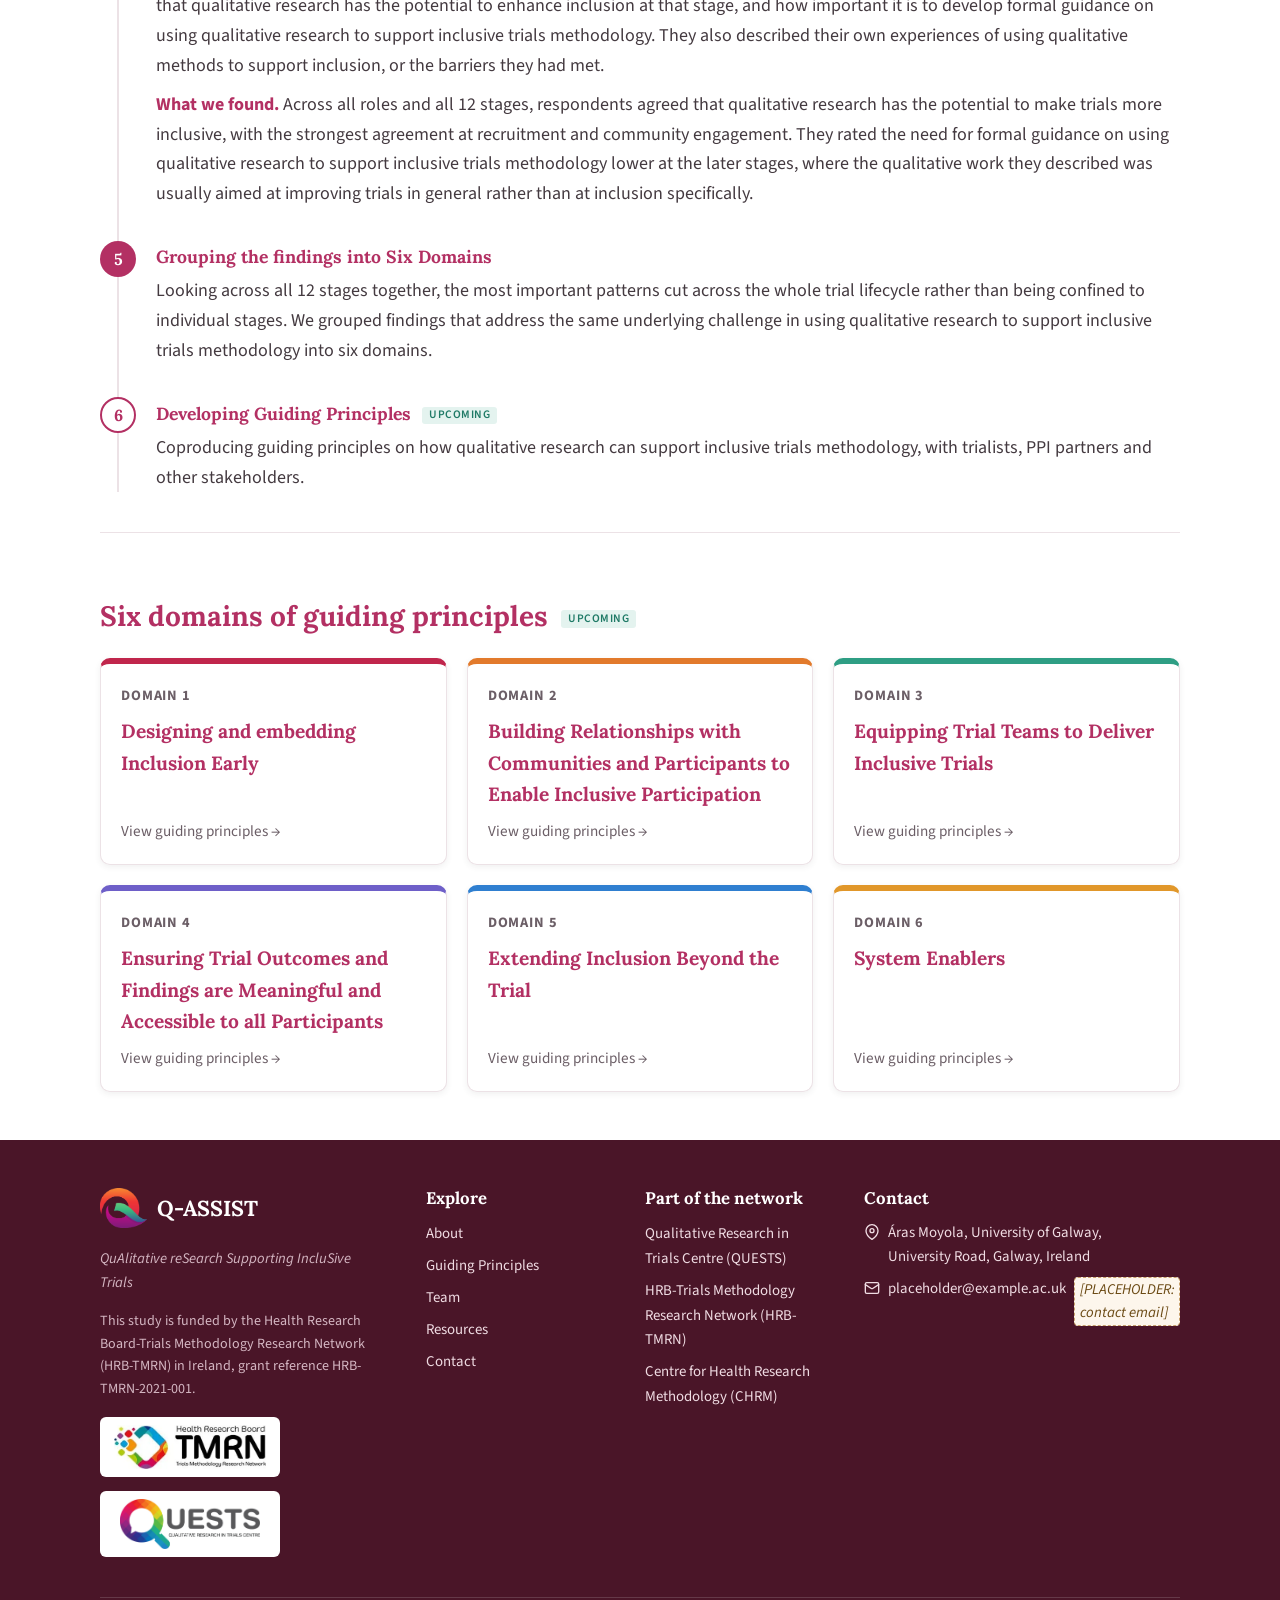
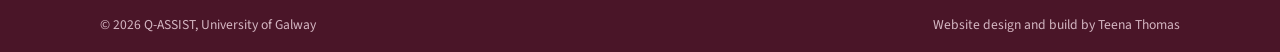
==== commit 53320086: "Update About page: intro, key-number labels, timeline tweaks, pills - Replace intro placeholder with" ====
--- a/about.html
+++ b/about.html
@@ -54,19 +54,19 @@
     <h1>About the Q-ASSIST study</h1>
 
     <div class="page-intro">
-      <p class="placeholder">[PLACEHOLDER: general introduction to the Q-ASSIST study — aims, background, funding, and approach]</p>
+      <p>In recent years, equity, diversity and inclusion (EDI) have become a growing priority in clinical research. In response, funders, regulatory bodies, and networks have developed guidance to support more inclusive trial practices. However, it remains unclear how well this guidance works in practice, whether it provides adequate guidance across the entire trial lifecycle, or to what extent it is being incorporated in practice.</p>
+      <p>The Q-ASSIST study began with a core idea that qualitative research has untapped potential to support more inclusive clinical trials. Despite this potential, there is little structured guidance on how qualitative methods can be systematically applied to support EDI in clinical trials. The QuAlitative reSearch Supporting IncluSive Trials (Q-ASSIST study) was developed to address this gap by exploring how qualitative methods can support inclusivity across all stages of a clinical trial.</p>
 
       <div class="btn-row">
-        <!-- Link target: add the PDF at assets/q-assist-study-summary.pdf (or update this href) -->
         <a class="btn" href="assets/q-assist-study-summary.pdf" download>Download study summary (PDF)</a>
       </div>
       <p><span class="placeholder-inline">[PLACEHOLDER: add the study summary PDF file at assets/q-assist-study-summary.pdf]</span></p>
     </div>
 
     <ul class="key-numbers" aria-label="Key numbers from the study">
-      <li class="key-number"><span class="key-number-value">15</span><span class="key-number-label">guidelines reviewed</span></li>
+      <li class="key-number"><span class="key-number-value">15</span><span class="key-number-label">guidelines on inclusive trial design and conduct reviewed</span></li>
       <li class="key-number"><span class="key-number-value">183</span><span class="key-number-label">recommendations mapped</span></li>
-      <li class="key-number"><span class="key-number-value">12</span><span class="key-number-label">trial stages</span></li>
+      <li class="key-number"><span class="key-number-value">12</span><span class="key-number-label">trial stages model developed</span></li>
       <li class="key-number"><span class="key-number-value">51</span><span class="key-number-label">survey respondents</span></li>
     </ul>
 
@@ -97,7 +97,7 @@
           <div class="tl-badge">3</div>
           <div class="tl-body">
             <h3 class="tl-title">Identification of Case Studies via Horizon Scan</h3>
-            <p><strong>What we did.</strong> We carried out a horizon scan to see whether and how qualitative methods have been applied in the three under-addressed stages since O&rsquo;Cathain et al.&rsquo;s 2013 framework, identifying 29 studies.</p>
+            <p><strong>What we did.</strong> We carried out a horizon scan to see whether and how qualitative methods have been applied in the three under-addressed stages (trial oversight and monitoring, post-trial access and participant follow-up, and training and capacity building) since O&rsquo;Cathain et al.&rsquo;s 2013 framework, identifying 29 studies.</p>
             <p><strong class="tl-found">What we found.</strong> Qualitative work is growing in oversight and training, but it is not usually designed with inclusion in mind, and post-trial follow-up remains largely unexamined.</p>
           </div>
         </li>
@@ -107,7 +107,7 @@
           <div class="tl-body">
             <h3 class="tl-title">Mixed-methods Survey</h3>
             <p><strong>What we did.</strong> We surveyed people across the trial community. For each of the 12 trial stages, respondents rated how far they agreed that qualitative research has the potential to enhance inclusion at that stage, and how important it is to develop formal guidance on using qualitative research to support inclusive trials methodology. They also described their own experiences of using qualitative methods to support inclusion, or the barriers they had met.</p>
-            <p><strong class="tl-found">What we found.</strong> Across all roles and all 12 stages, respondents agreed that qualitative research has the potential to make trials more inclusive, with the strongest agreement at recruitment and community engagement. They rated the need for formal guidance lower at the later stages, where the qualitative work they described was usually aimed at improving trials in general rather than at inclusion specifically.</p>
+            <p><strong class="tl-found">What we found.</strong> Across all roles and all 12 stages, respondents agreed that qualitative research has the potential to make trials more inclusive, with the strongest agreement at recruitment and community engagement. They rated the need for formal guidance on using qualitative research to support inclusive trials methodology lower at the later stages, where the qualitative work they described was usually aimed at improving trials in general rather than at inclusion specifically.</p>
           </div>
         </li>
 
@@ -122,7 +122,7 @@
         <li class="tl-step tl-step--upcoming">
           <div class="tl-badge">6</div>
           <div class="tl-body">
-            <h3 class="tl-title">Developing guiding principles <span class="tl-pill">Upcoming</span></h3>
+            <h3 class="tl-title">Developing Guiding Principles <span class="tl-pill">Upcoming</span></h3>
             <p>Coproducing guiding principles on how qualitative research can support inclusive trials methodology, with trialists, PPI partners and other stakeholders.</p>
           </div>
         </li>
@@ -131,7 +131,7 @@
     </section>
 
     <section class="phase-section" aria-labelledby="domains-heading">
-      <h2 id="domains-heading">Six domains of guiding principles</h2>
+      <h2 id="domains-heading">Six domains of guiding principles <span class="tl-pill">Upcoming</span></h2>
       <ul class="domain-grid">
         <li>
           <a class="domain-card" style="--card-colour: var(--domain-1);" href="designing-inclusion-early.html">
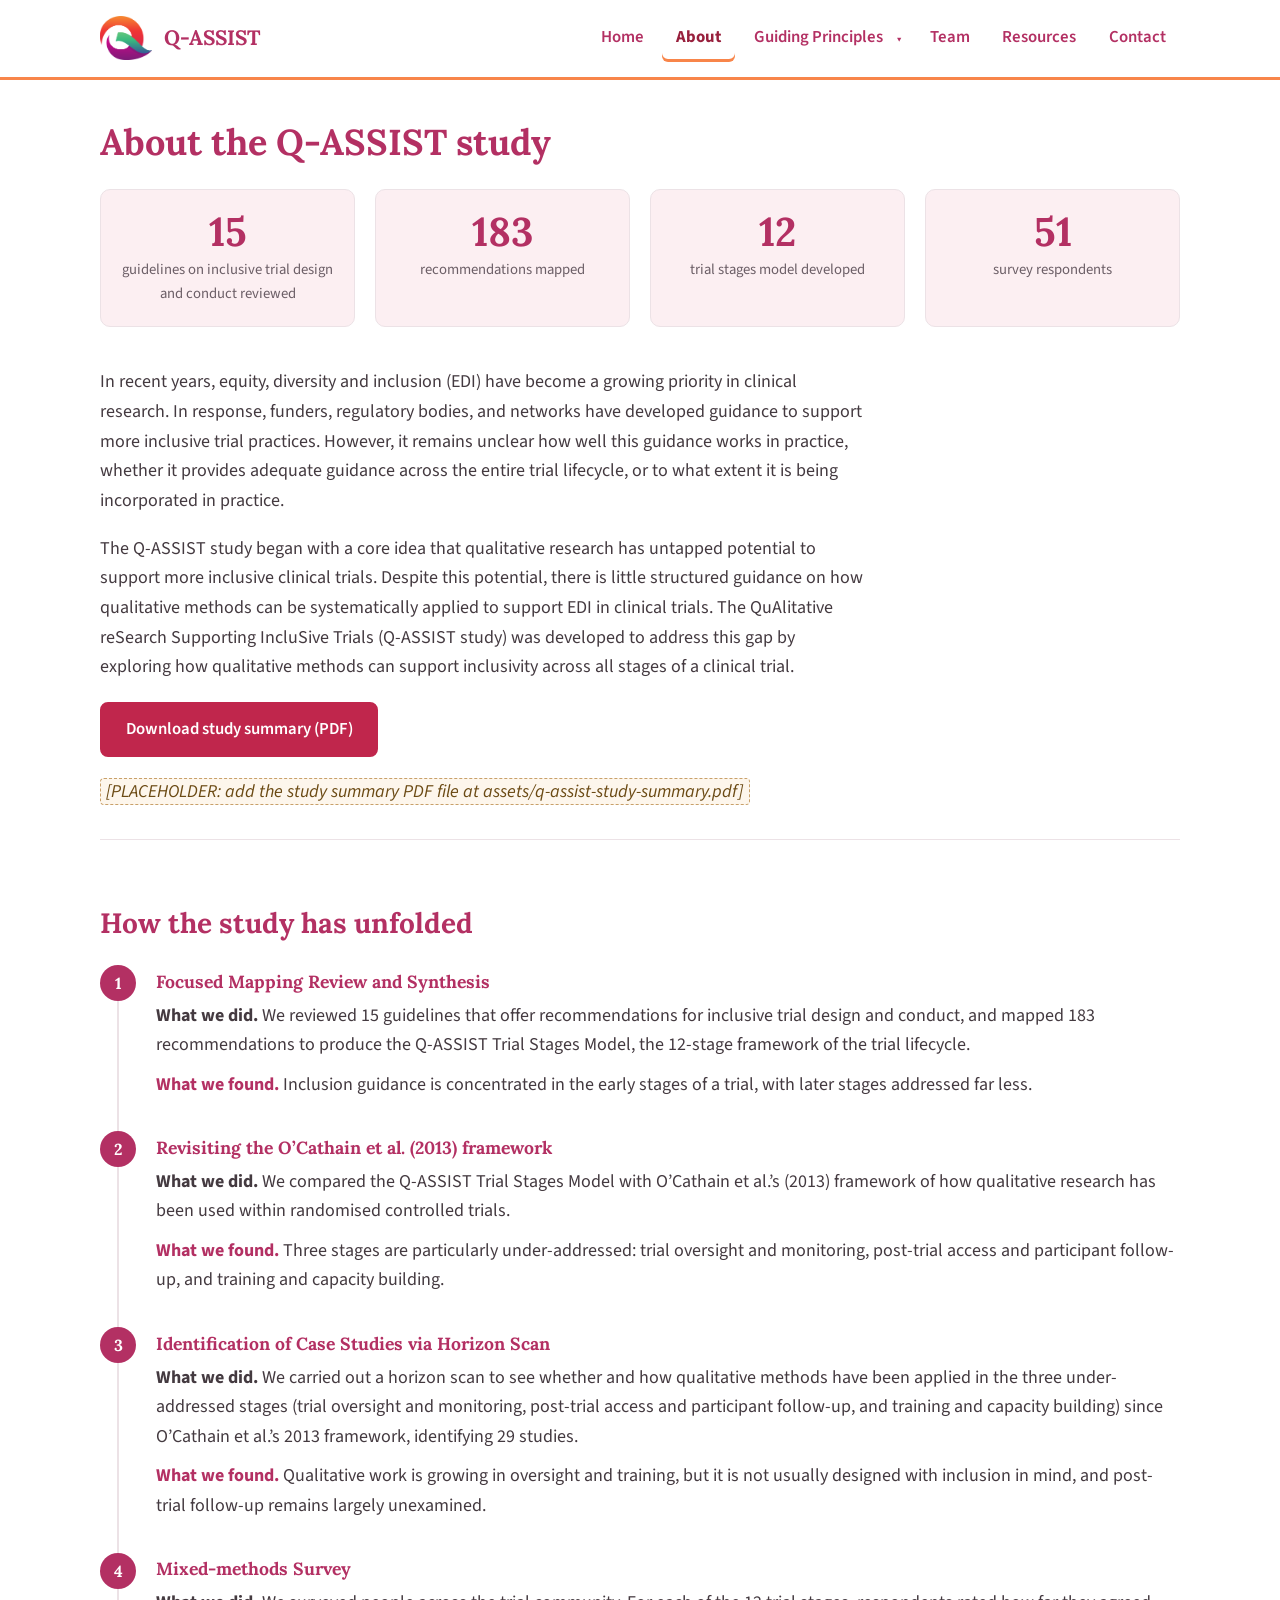
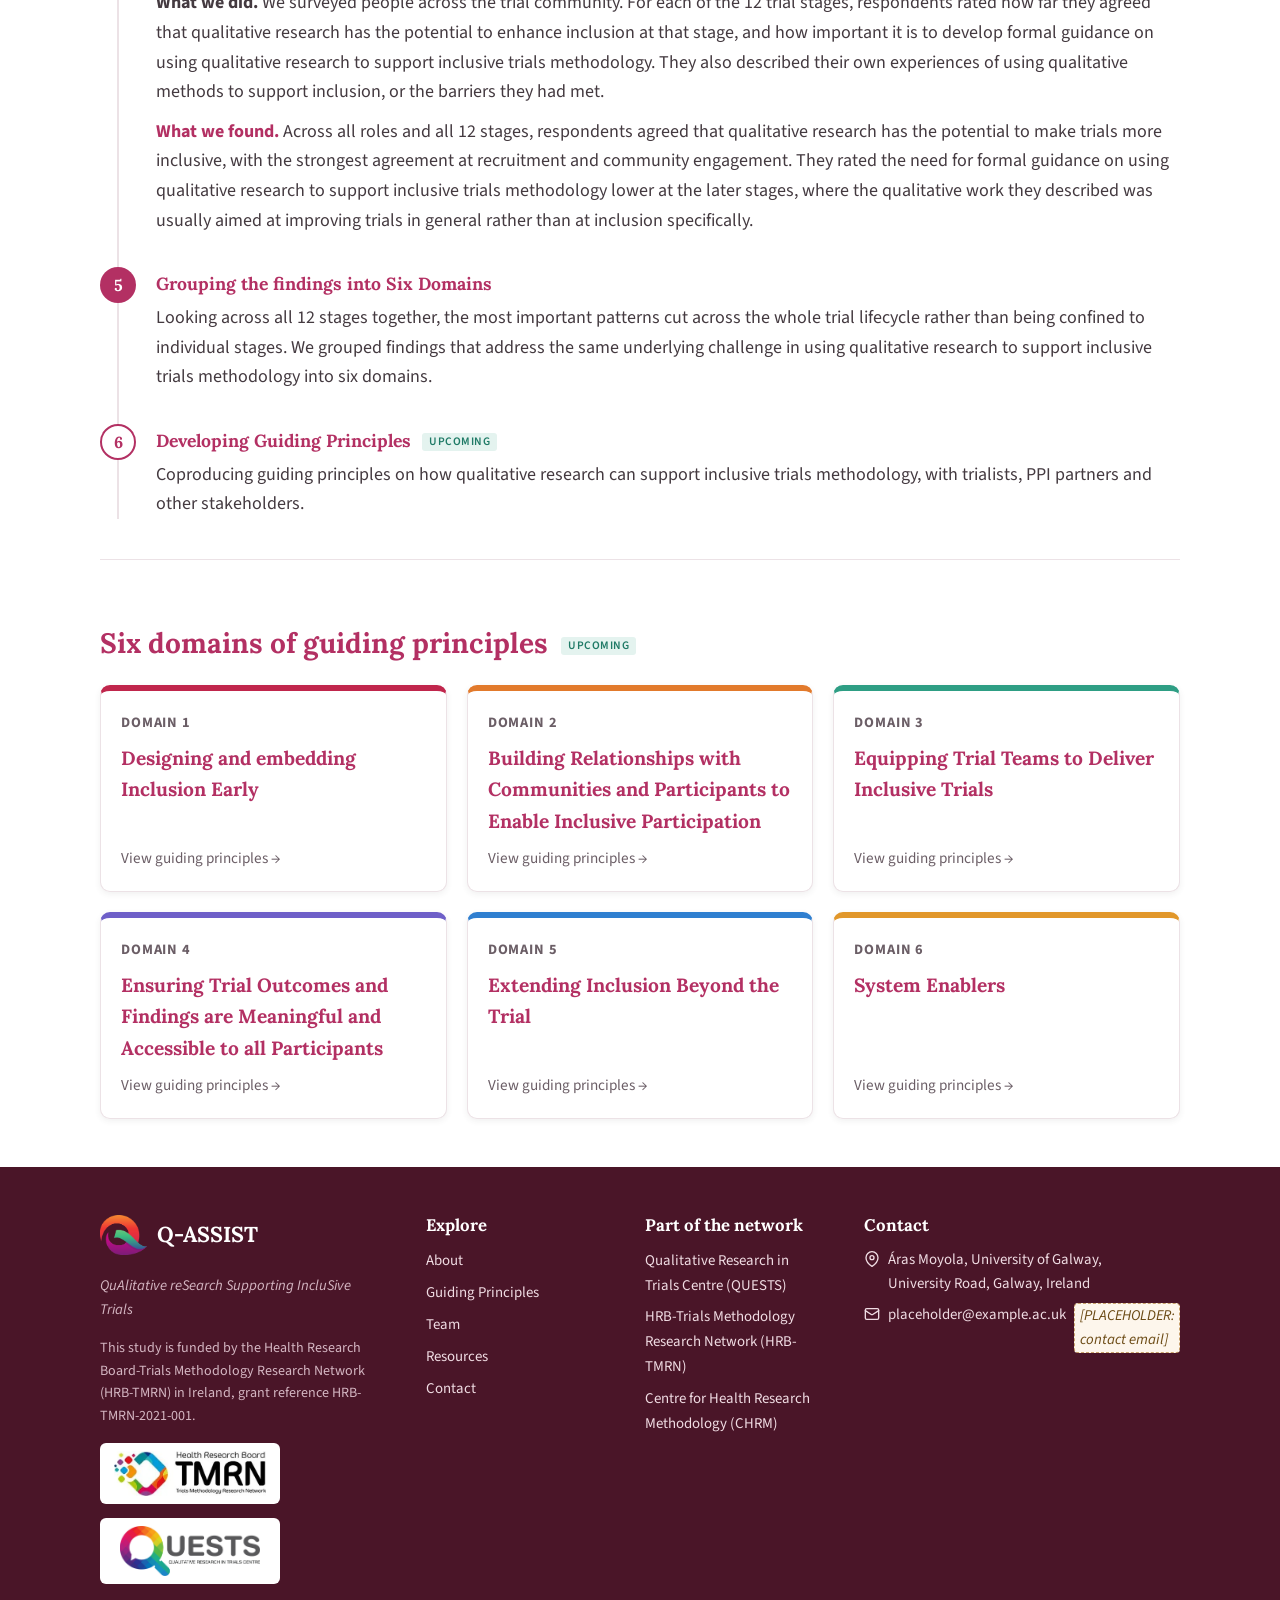
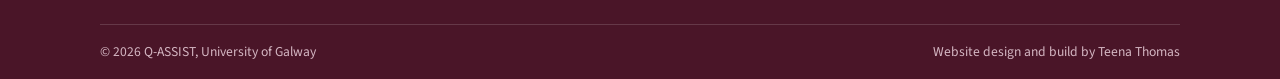
==== commit feb4f653: "About: reorder layout, equal-width key numbers, timeline scroll reveal - Move key-number boxes above" ====
--- a/about.html
+++ b/about.html
@@ -53,6 +53,13 @@
 
     <h1>About the Q-ASSIST study</h1>
 
+    <ul class="key-numbers" aria-label="Key numbers from the study">
+      <li class="key-number"><span class="key-number-value">15</span><span class="key-number-label">guidelines on inclusive trial design<br>and conduct reviewed</span></li>
+      <li class="key-number"><span class="key-number-value">183</span><span class="key-number-label">recommendations mapped</span></li>
+      <li class="key-number"><span class="key-number-value">12</span><span class="key-number-label">trial stages model developed</span></li>
+      <li class="key-number"><span class="key-number-value">51</span><span class="key-number-label">survey respondents</span></li>
+    </ul>
+
     <div class="page-intro">
       <p>In recent years, equity, diversity and inclusion (EDI) have become a growing priority in clinical research. In response, funders, regulatory bodies, and networks have developed guidance to support more inclusive trial practices. However, it remains unclear how well this guidance works in practice, whether it provides adequate guidance across the entire trial lifecycle, or to what extent it is being incorporated in practice.</p>
       <p>The Q-ASSIST study began with a core idea that qualitative research has untapped potential to support more inclusive clinical trials. Despite this potential, there is little structured guidance on how qualitative methods can be systematically applied to support EDI in clinical trials. The QuAlitative reSearch Supporting IncluSive Trials (Q-ASSIST study) was developed to address this gap by exploring how qualitative methods can support inclusivity across all stages of a clinical trial.</p>
@@ -62,13 +69,6 @@
       </div>
       <p><span class="placeholder-inline">[PLACEHOLDER: add the study summary PDF file at assets/q-assist-study-summary.pdf]</span></p>
     </div>
-
-    <ul class="key-numbers" aria-label="Key numbers from the study">
-      <li class="key-number"><span class="key-number-value">15</span><span class="key-number-label">guidelines on inclusive trial design and conduct reviewed</span></li>
-      <li class="key-number"><span class="key-number-value">183</span><span class="key-number-label">recommendations mapped</span></li>
-      <li class="key-number"><span class="key-number-value">12</span><span class="key-number-label">trial stages model developed</span></li>
-      <li class="key-number"><span class="key-number-value">51</span><span class="key-number-label">survey respondents</span></li>
-    </ul>
 
     <section class="phase-section" aria-labelledby="timeline-heading">
       <h2 id="timeline-heading">How the study has unfolded</h2>
--- a/css/styles.css
+++ b/css/styles.css
@@ -502,6 +502,10 @@
     grid-template-columns: 1fr;
   }
 
+  .key-numbers {
+    grid-template-columns: 1fr;
+  }
+
   .contact-grid {
     grid-template-columns: 1fr;
   }
@@ -823,13 +827,12 @@
    -------------------------------------------------------------------------- */
 
 .key-numbers {
-  display: flex;
-  flex-wrap: wrap;
-  justify-content: center;
+  display: grid;
+  grid-template-columns: repeat(4, 1fr);
   gap: 1.25rem;
   list-style: none;
   padding: 0;
-  margin: 2rem 0 2.5rem;
+  margin: 1.5rem 0 2.5rem;
 }
 
 .key-number {
@@ -837,8 +840,13 @@
   background: var(--colour-bg-soft);
   border: 1px solid var(--colour-border);
   border-radius: 10px;
-  padding: 1.25rem 1.5rem;
-  min-width: 8rem;
+  padding: 1.25rem 1rem;
+  transition: transform 0.25s ease, box-shadow 0.25s ease;
+}
+
+.key-number:hover {
+  transform: translateY(-4px);
+  box-shadow: 0 6px 18px rgba(68, 58, 64, 0.12);
 }
 
 .key-number-value {
@@ -946,6 +954,27 @@
   margin-left: 0.4rem;
 }
 
+.tl-step.tl-hidden {
+  opacity: 0;
+  transform: translateY(24px);
+}
+
+.tl-step.tl-visible {
+  opacity: 1;
+  transform: translateY(0);
+  transition: opacity 0.5s ease, transform 0.5s ease;
+}
+
+@media (prefers-reduced-motion: reduce) {
+  .tl-step.tl-hidden {
+    opacity: 1;
+    transform: none;
+  }
+  .tl-step.tl-visible {
+    transition: none;
+  }
+}
+
 /* --------------------------------------------------------------------------
    Contact page
    -------------------------------------------------------------------------- */
@@ -1220,9 +1249,8 @@
   h1 { font-size: 1.85rem; }
   h2 { font-size: 1.5rem; }
 
-  .key-number {
-    min-width: 7rem;
-    padding: 1rem 1.25rem;
+  .key-numbers {
+    grid-template-columns: repeat(2, 1fr);
   }
 
   .key-number-value {
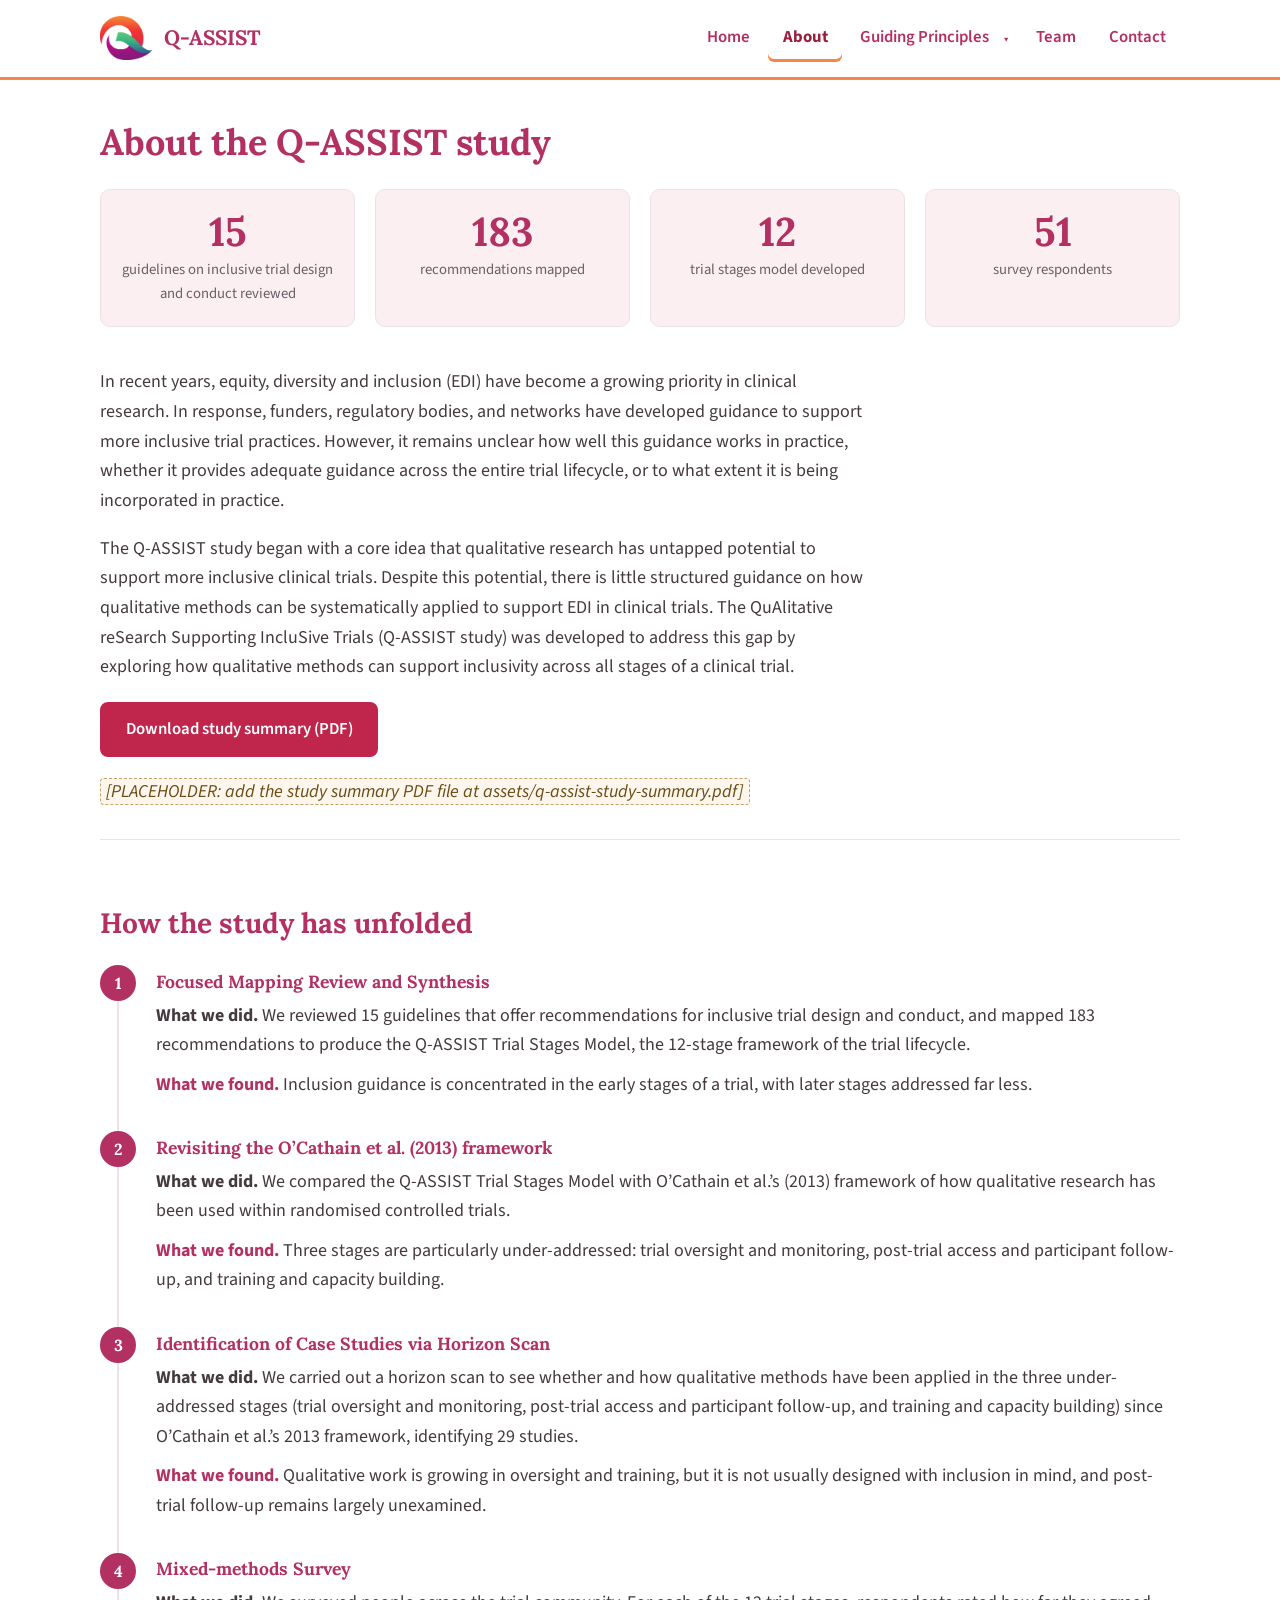
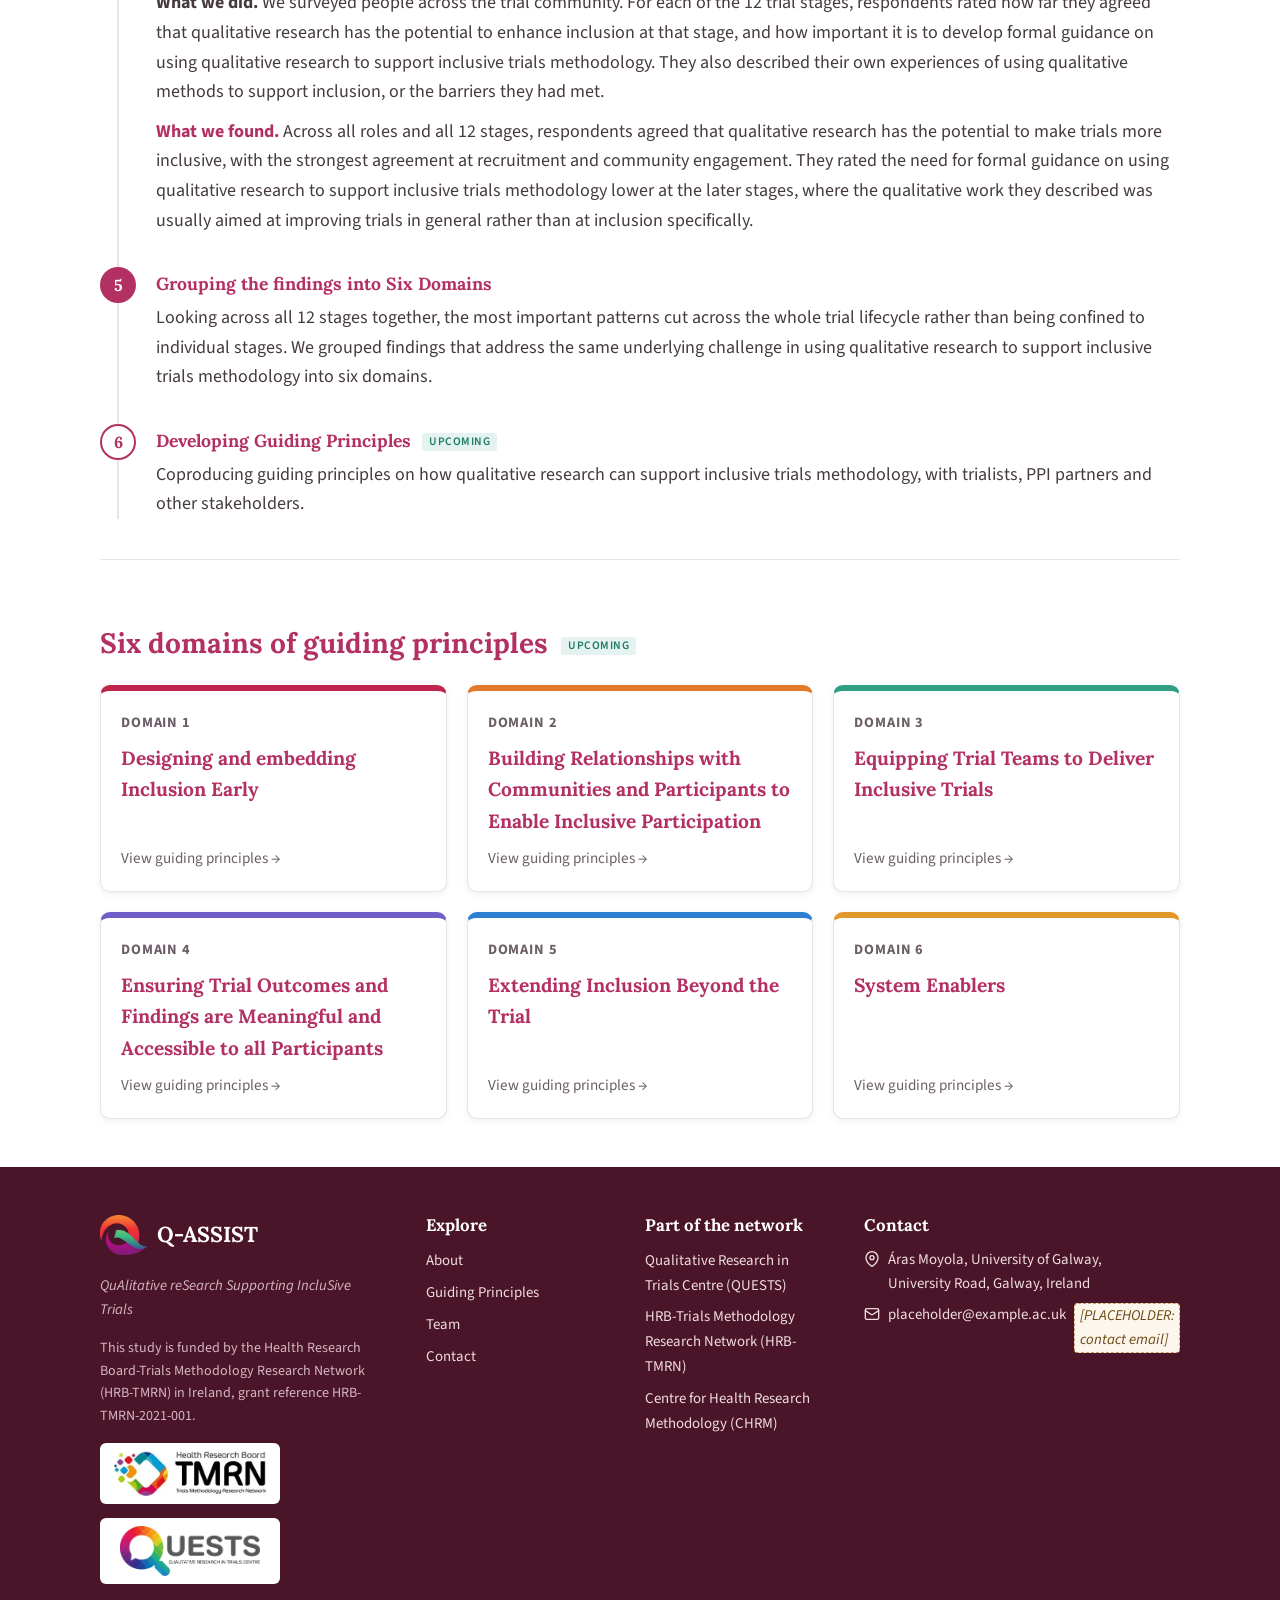
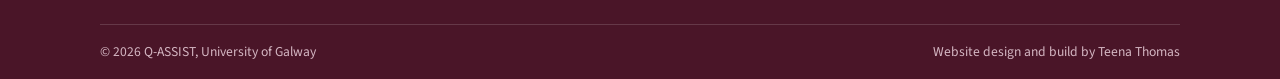
==== commit 3988d177: "Remove Resources page, update domain pages with in-development status, add card styling - Delete res" ====
--- a/about.html
+++ b/about.html
@@ -42,7 +42,6 @@
             </ul>
           </li>
           <li><a href="team.html">Team</a></li>
-          <li><a href="resources.html">Resources</a></li>
           <li><a href="contact.html">Contact</a></li>
         </ul>
       </nav>
@@ -205,7 +204,6 @@
             <li><a href="about.html">About</a></li>
             <li><a href="guiding-principles.html">Guiding Principles</a></li>
             <li><a href="team.html">Team</a></li>
-            <li><a href="resources.html">Resources</a></li>
             <li><a href="contact.html">Contact</a></li>
           </ul>
         </div>
--- a/css/styles.css
+++ b/css/styles.css
@@ -465,10 +465,16 @@
   display: flex;
   flex-direction: column;
   height: 100%;
-  background: var(--colour-bg);
+  background: var(--card-bg, var(--colour-bg));
   border: 1px solid var(--colour-border);
   border-radius: 10px;
   padding: 1.5rem;
+  transition: transform 0.25s ease, box-shadow 0.25s ease;
+}
+
+.cta-card:hover {
+  transform: translateY(-4px);
+  box-shadow: 0 6px 18px rgba(68, 58, 64, 0.12);
 }
 
 .cta-icon {
@@ -542,10 +548,12 @@
   color: var(--colour-ink);
   box-shadow: 0 2px 6px rgba(68, 58, 64, 0.08);
   height: 100%;
+  transition: transform 0.25s ease, box-shadow 0.25s ease;
 }
 
 .domain-card:hover {
-  box-shadow: 0 6px 16px rgba(68, 58, 64, 0.18);
+  transform: translateY(-4px);
+  box-shadow: 0 6px 18px rgba(68, 58, 64, 0.12);
   color: var(--colour-ink);
 }
 
@@ -688,6 +696,9 @@
 .stage-link circle {
   stroke: #ffffff;
   stroke-width: 2;
+  transition: transform 0.25s ease, filter 0.25s ease;
+  transform-origin: center;
+  transform-box: fill-box;
 }
 
 .stage-link:hover circle,
@@ -695,6 +706,51 @@
 .stage-link:focus-visible circle {
   stroke: var(--colour-focus);
   stroke-width: 3;
+  transform: scale(1.2) translateY(-2px);
+  filter: drop-shadow(0 3px 6px rgba(0, 0, 0, 0.2));
+}
+
+.stage-link:hover text,
+.stage-link:focus text,
+.stage-link:focus-visible text {
+  transition: transform 0.25s ease;
+  transform-origin: center;
+  transform-box: fill-box;
+  transform: scale(1.2) translateY(-2px);
+}
+
+.stage-link.marker-hidden circle,
+.stage-link.marker-hidden text {
+  opacity: 0;
+}
+
+.stage-link.marker-visible circle,
+.stage-link.marker-visible text {
+  opacity: 1;
+  transition: opacity 0.4s ease, transform 0.25s ease, filter 0.25s ease;
+}
+
+@media (prefers-reduced-motion: reduce) {
+  .stage-link.marker-hidden circle,
+  .stage-link.marker-hidden text {
+    opacity: 1;
+  }
+  .stage-link.marker-visible circle,
+  .stage-link.marker-visible text {
+    transition: none;
+  }
+  .stage-link circle,
+  .stage-link:hover circle,
+  .stage-link:focus circle {
+    transition: none;
+    transform: none;
+    filter: none;
+  }
+  .stage-link:hover text,
+  .stage-link:focus text {
+    transition: none;
+    transform: none;
+  }
 }
 
 /* Domain key panel */
@@ -1190,6 +1246,35 @@
 }
 
 /* --------------------------------------------------------------------------
+   Domain page — "In development" status
+   -------------------------------------------------------------------------- */
+
+.domain-status {
+  max-width: 40rem;
+  margin: 2rem 0;
+}
+
+.status-pill {
+  display: inline-block;
+  font-family: var(--font-body);
+  font-size: 0.78rem;
+  font-weight: 600;
+  text-transform: uppercase;
+  letter-spacing: 0.04em;
+  background: var(--colour-accent-soft);
+  color: var(--colour-accent-ink);
+  padding: 0.2em 0.7em;
+  border-radius: 4px;
+  margin-bottom: 0.6rem;
+}
+
+.domain-status p {
+  color: var(--colour-ink-soft);
+  font-size: 1.05rem;
+  line-height: 1.6;
+}
+
+/* --------------------------------------------------------------------------
    Responsive — mobile navigation
    -------------------------------------------------------------------------- */
 
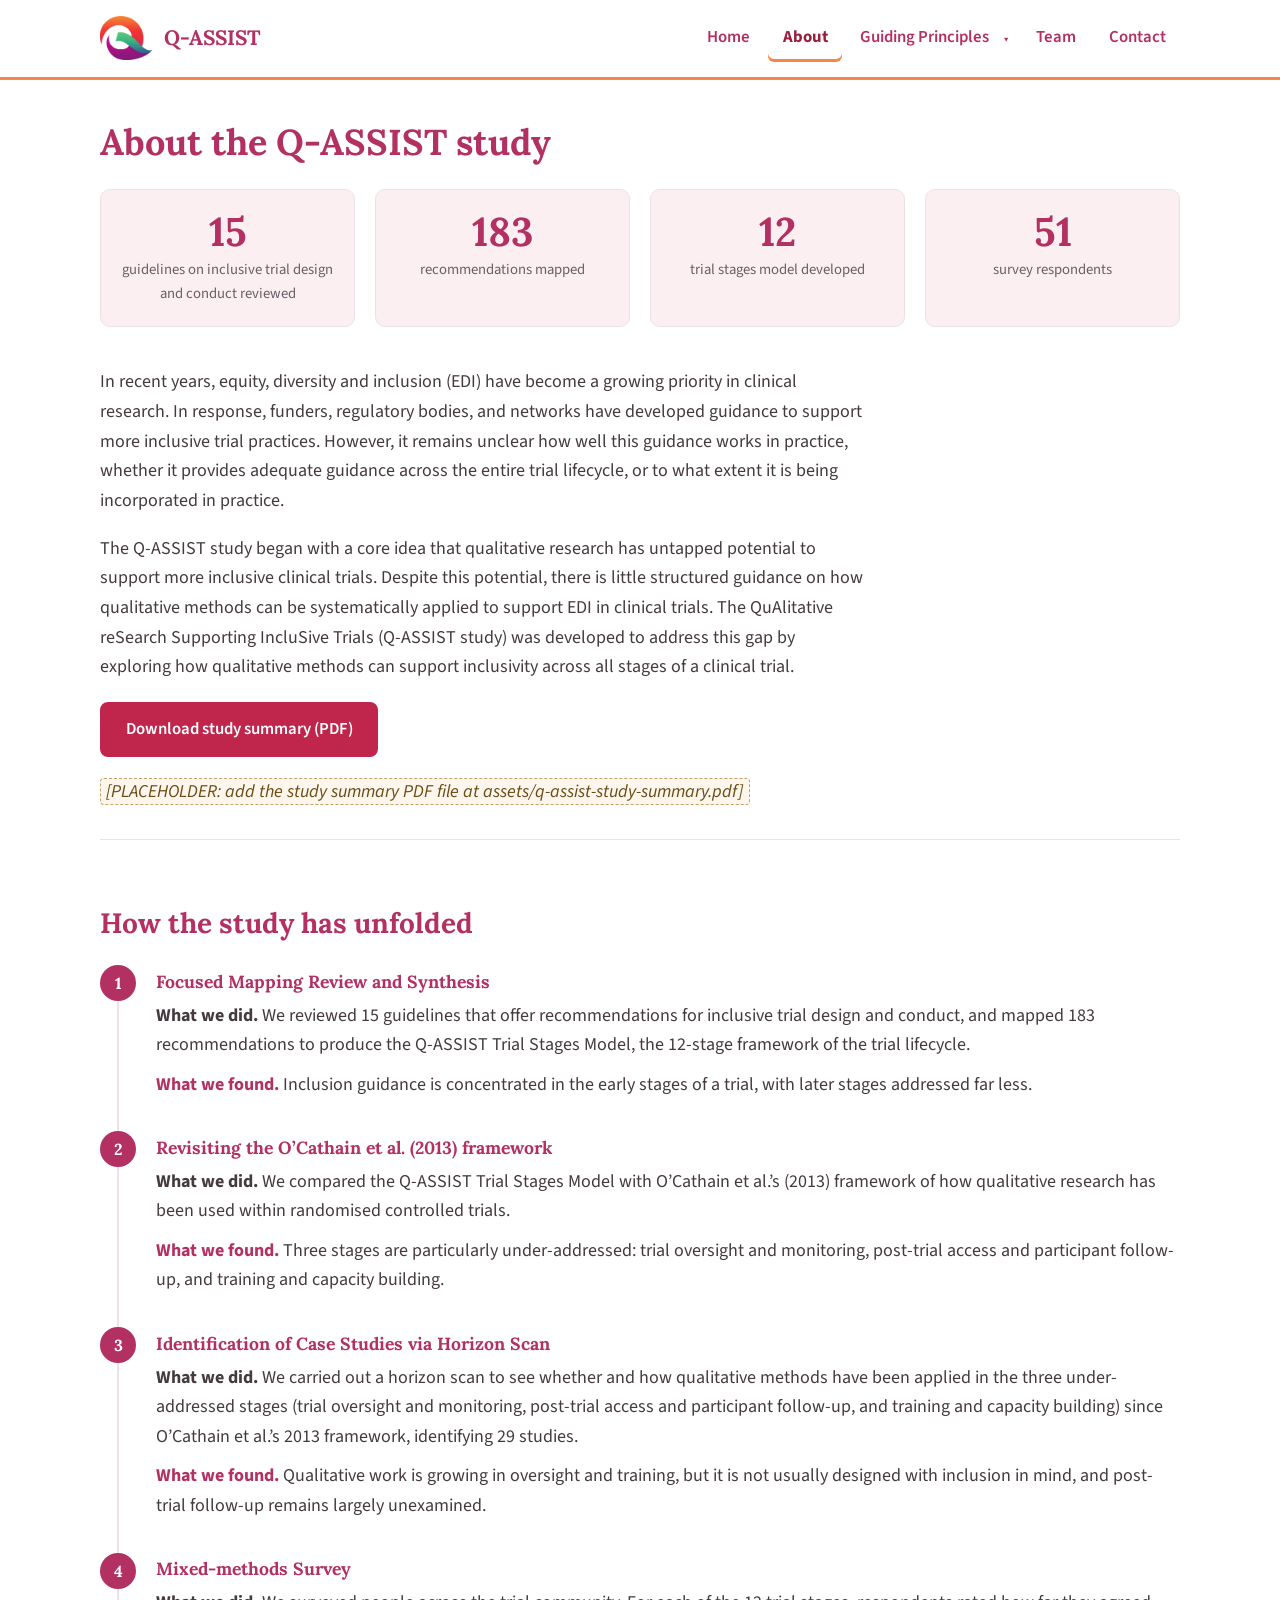
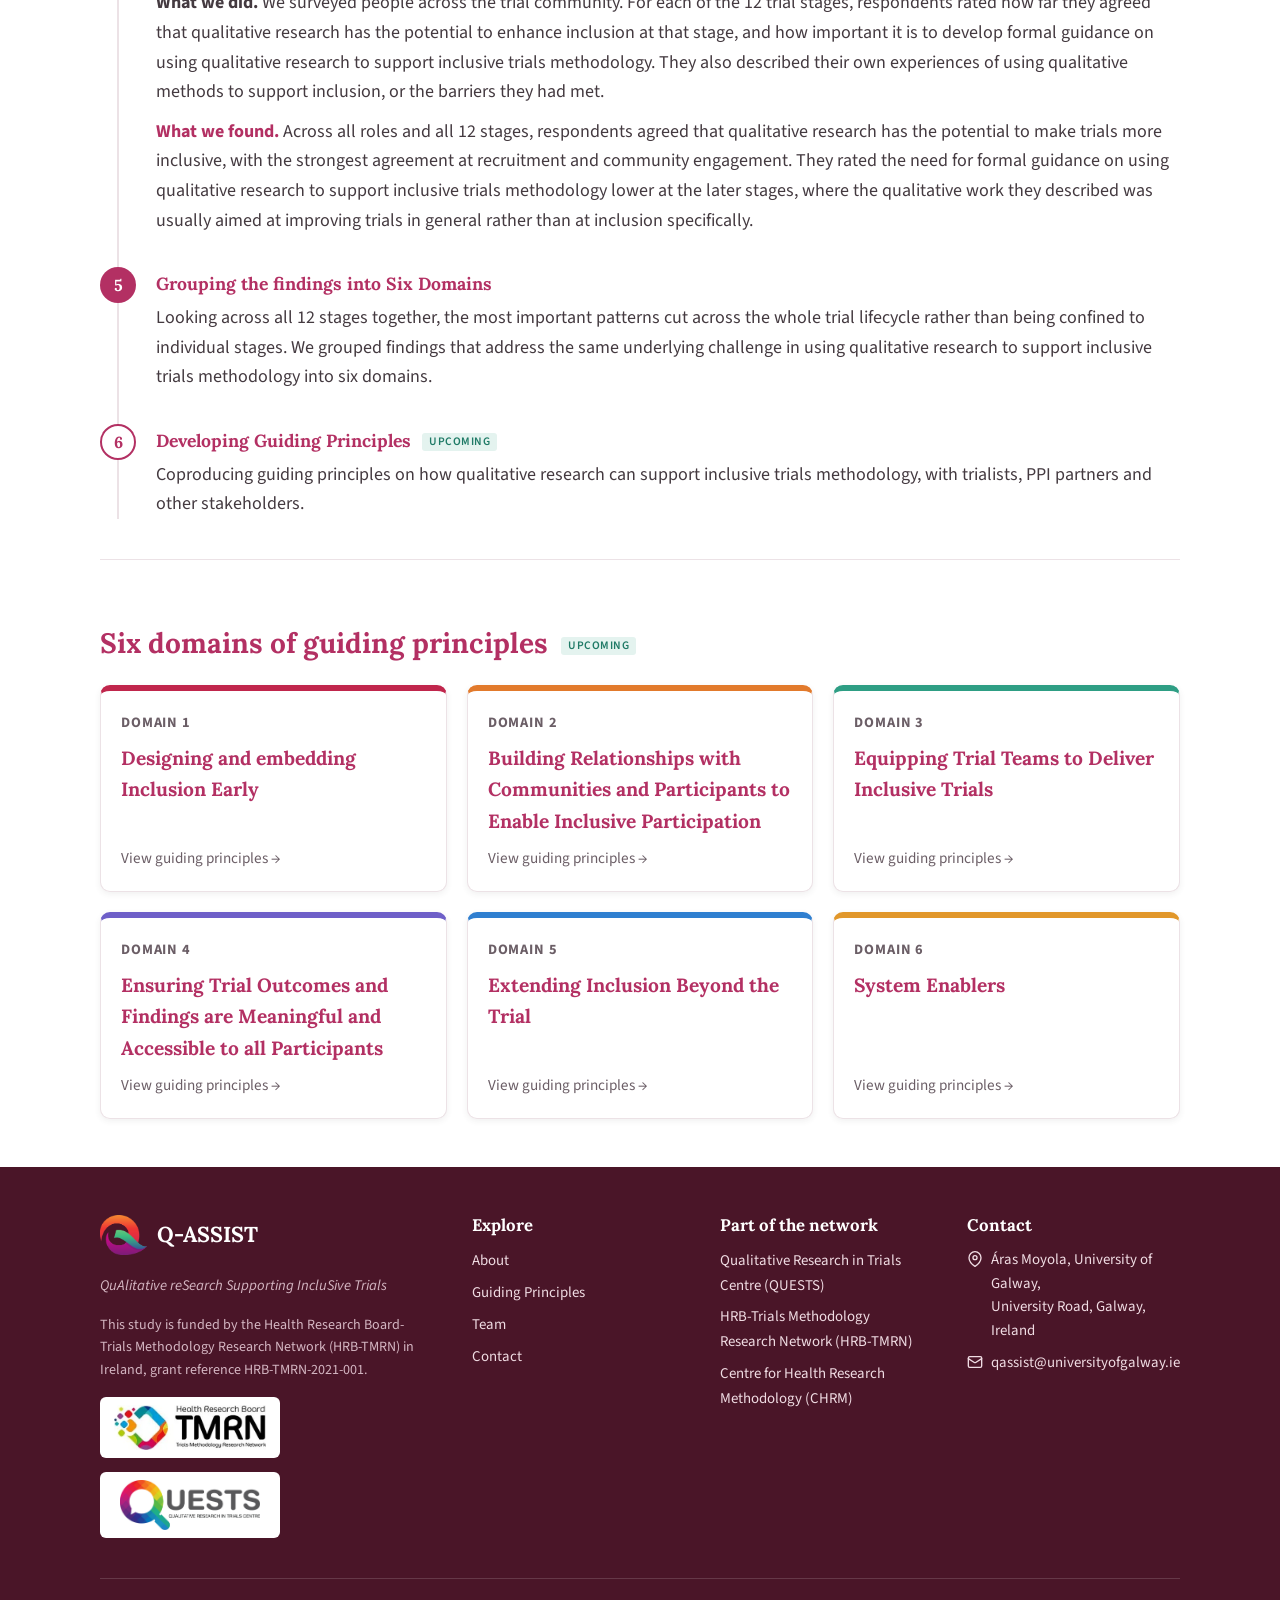
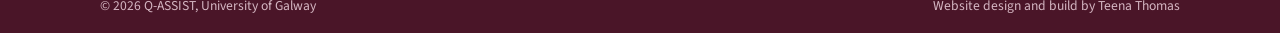
==== commit 43c64575: "Replace Q-ASSIST email placeholder with qassist@universityofgalway.ie Fill in the real Q-ASSIST stud" ====
--- a/about.html
+++ b/about.html
@@ -225,8 +225,7 @@
           </div>
           <div class="footer-contact-line">
             <svg width="16" height="16" viewBox="0 0 24 24" fill="none" stroke="currentColor" stroke-width="2" stroke-linecap="round" stroke-linejoin="round" aria-hidden="true"><rect x="2" y="4" width="20" height="16" rx="2"/><path d="m22 7-8.97 5.7a1.94 1.94 0 0 1-2.06 0L2 7"/></svg>
-            <a href="mailto:placeholder@example.ac.uk">placeholder@example.ac.uk</a>
-            <span class="placeholder-inline">[PLACEHOLDER: contact email]</span>
+            <a href="mailto:qassist@universityofgalway.ie">qassist@universityofgalway.ie</a>
           </div>
         </div>
 
--- a/css/styles.css
+++ b/css/styles.css
@@ -816,14 +816,23 @@
   border-radius: 10px;
   overflow: hidden;
   box-shadow: 0 2px 6px rgba(68, 58, 64, 0.08);
+  transition: transform 0.25s ease, box-shadow 0.25s ease;
+  cursor: pointer;
+}
+
+.team-card:hover {
+  transform: translateY(-4px);
+  box-shadow: 0 6px 18px rgba(68, 58, 64, 0.12);
 }
 
 .team-card img {
   width: 100%;
-  aspect-ratio: 1 / 1;
-  object-fit: cover;
+  aspect-ratio: 4 / 5;
+  object-fit: contain;
+  object-position: center;
   display: block;
   border-bottom: 1px solid var(--colour-border);
+  background: var(--colour-bg-soft);
 }
 
 .team-card-body {
@@ -839,12 +848,123 @@
   font-weight: 600;
   color: var(--colour-ink-soft);
   font-size: 0.98rem;
-  margin-bottom: 0.6em;
+  margin-bottom: 0;
 }
 
 .team-card .bio {
   font-size: 0.95rem;
+  margin: 0.6em 0 0;
+}
+
+.team-card .bio p {
   margin: 0;
+}
+
+.js-bio-popup .team-card .bio {
+  display: none;
+}
+
+/* ----- Team popup overlay ----- */
+
+.team-popup-overlay {
+  position: fixed;
+  inset: 0;
+  z-index: 200;
+  background: rgba(68, 58, 64, 0.55);
+  display: flex;
+  align-items: center;
+  justify-content: center;
+  padding: 1.5rem;
+  opacity: 0;
+  visibility: hidden;
+  transition: opacity 0.25s ease, visibility 0.25s ease;
+}
+
+.team-popup-overlay.open {
+  opacity: 1;
+  visibility: visible;
+}
+
+.team-popup {
+  position: relative;
+  background: var(--colour-bg);
+  border-radius: 12px;
+  box-shadow: 0 12px 40px rgba(68, 58, 64, 0.25);
+  max-width: 32rem;
+  width: 100%;
+  max-height: 90vh;
+  overflow-y: auto;
+  padding: 2rem 2rem 2.5rem;
+  transform: translateY(16px);
+  transition: transform 0.25s ease;
+}
+
+.team-popup-overlay.open .team-popup {
+  transform: translateY(0);
+}
+
+.team-popup-close {
+  position: absolute;
+  top: 0.75rem;
+  right: 0.75rem;
+  background: none;
+  border: none;
+  font-size: 1.6rem;
+  line-height: 1;
+  color: var(--colour-ink-soft);
+  cursor: pointer;
+  width: 2rem;
+  height: 2rem;
+  display: flex;
+  align-items: center;
+  justify-content: center;
+  border-radius: 50%;
+}
+
+.team-popup-close:hover {
+  background: var(--colour-bg-soft);
+  color: var(--colour-heading);
+}
+
+.team-popup-photo {
+  width: 100%;
+  max-height: 20rem;
+  object-fit: contain;
+  object-position: center;
+  display: block;
+  border-radius: 8px;
+  background: var(--colour-bg-soft);
+  margin-bottom: 1.25rem;
+}
+
+.team-popup-name {
+  margin: 0 0 0.2em;
+  font-size: 1.3rem;
+}
+
+.team-popup-role {
+  font-weight: 600;
+  color: var(--colour-ink-soft);
+  font-size: 0.98rem;
+  margin: 0 0 1rem;
+}
+
+.team-popup-bio {
+  font-size: 0.98rem;
+  line-height: 1.6;
+}
+
+.team-popup-bio p {
+  margin: 0;
+}
+
+@media (prefers-reduced-motion: reduce) {
+  .team-popup-overlay {
+    transition: none;
+  }
+  .team-popup {
+    transition: none;
+  }
 }
 
 /* --------------------------------------------------------------------------
@@ -1094,7 +1214,8 @@
 
 .contact-value a {
   color: var(--colour-primary);
-  word-break: break-all;
+  overflow-wrap: break-word;
+  word-break: normal;
 }
 
 /* --------------------------------------------------------------------------
@@ -1327,6 +1448,10 @@
     margin-left: 0.75rem;
   }
 
+  .contact-grid {
+    grid-template-columns: 1fr;
+  }
+
   .hero {
     padding: 2rem 0;
   }
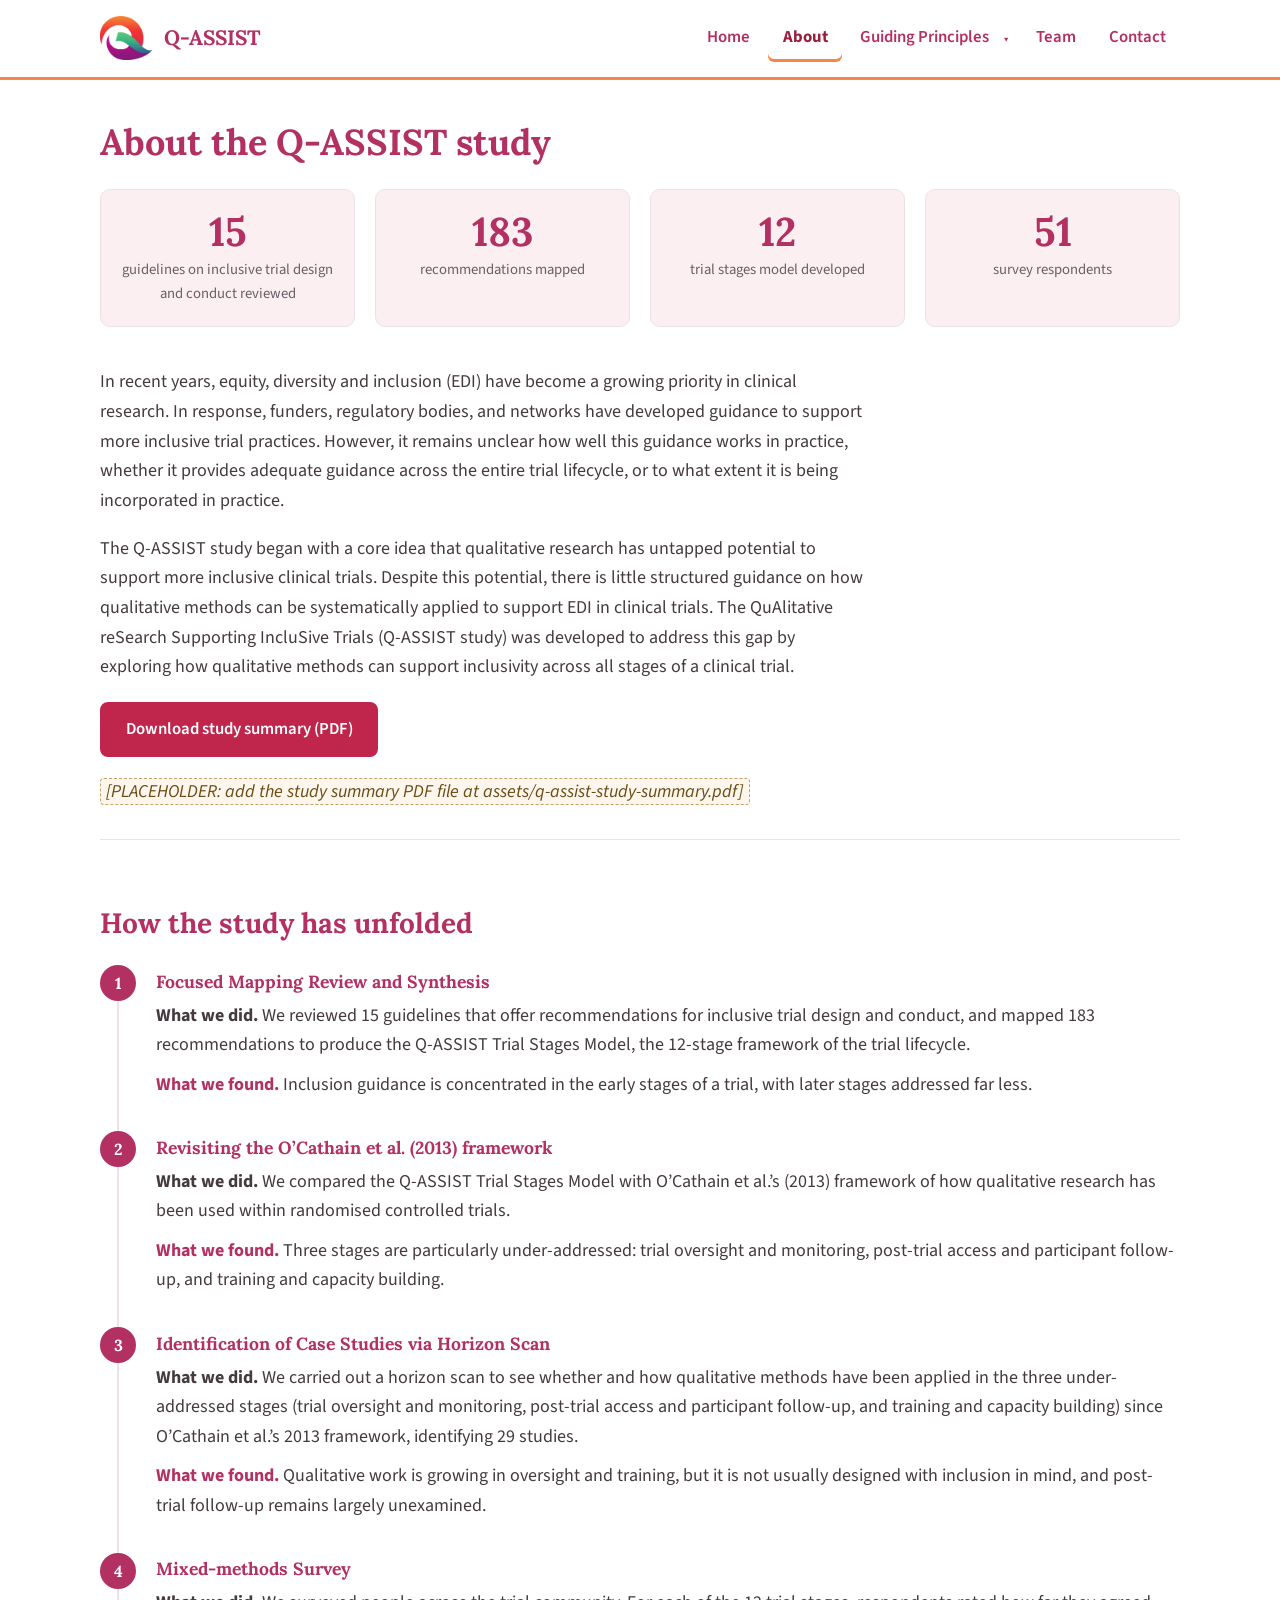
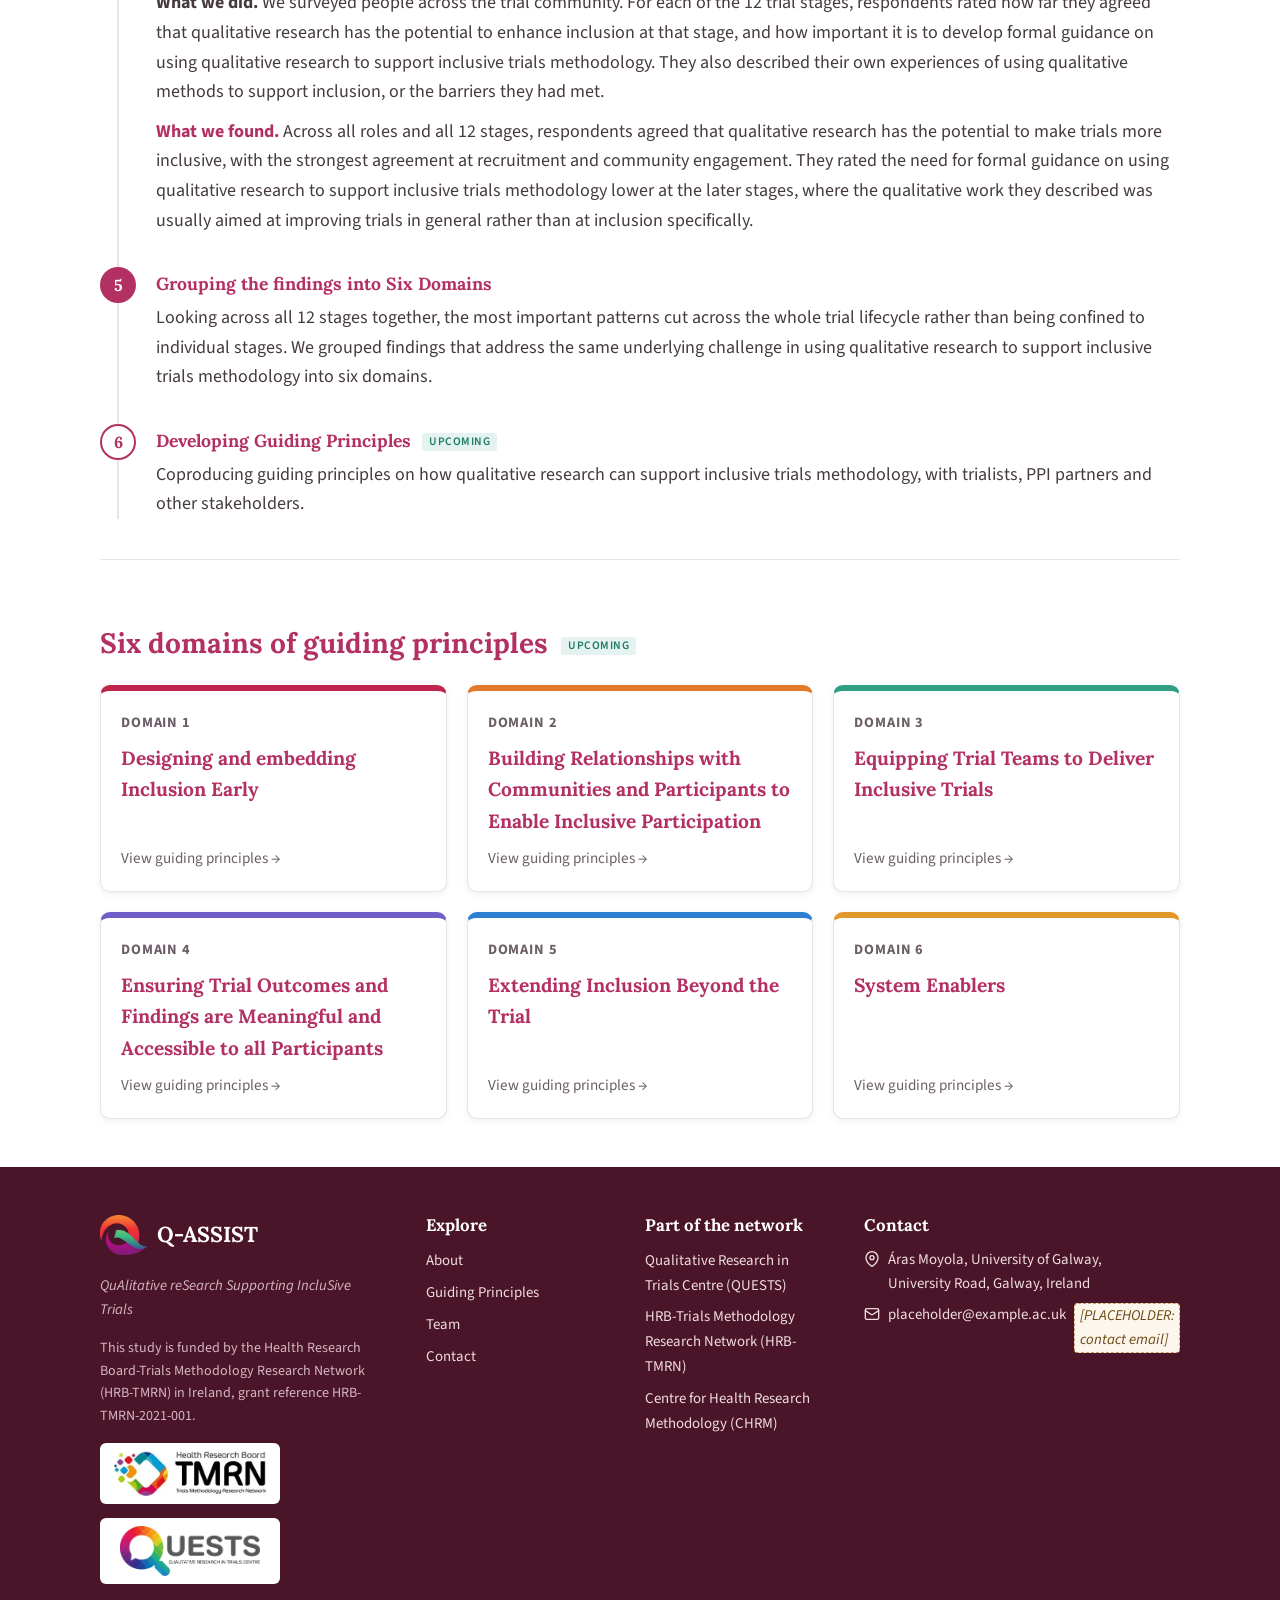
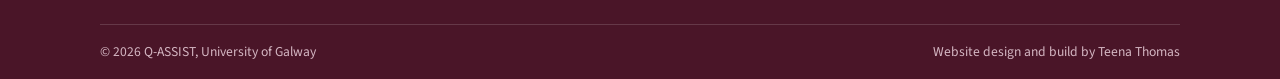
==== commit 8f311b00: "Remove Resources page, add domain status styling, home page card effects and header change - Delete " ====
--- a/about.html
+++ b/about.html
@@ -225,7 +225,8 @@
           </div>
           <div class="footer-contact-line">
             <svg width="16" height="16" viewBox="0 0 24 24" fill="none" stroke="currentColor" stroke-width="2" stroke-linecap="round" stroke-linejoin="round" aria-hidden="true"><rect x="2" y="4" width="20" height="16" rx="2"/><path d="m22 7-8.97 5.7a1.94 1.94 0 0 1-2.06 0L2 7"/></svg>
-            <a href="mailto:qassist@universityofgalway.ie">qassist@universityofgalway.ie</a>
+            <a href="mailto:placeholder@example.ac.uk">placeholder@example.ac.uk</a>
+            <span class="placeholder-inline">[PLACEHOLDER: contact email]</span>
           </div>
         </div>
 
--- a/css/styles.css
+++ b/css/styles.css
@@ -206,6 +206,16 @@
   color: var(--colour-heading);
 }
 
+/* Hide the brand logo on the home page (the hero already shows it) */
+.home .brand {
+  visibility: hidden;
+  width: 0;
+  overflow: hidden;
+  margin: 0;
+  padding: 0;
+  gap: 0;
+}
+
 /* Mobile menu toggle (hidden on wide screens) */
 .menu-toggle {
   display: none;
@@ -473,8 +483,8 @@
 }
 
 .cta-card:hover {
-  transform: translateY(-4px);
-  box-shadow: 0 6px 18px rgba(68, 58, 64, 0.12);
+  transform: translateY(-5px);
+  box-shadow: 0 8px 20px rgba(68, 58, 64, 0.14);
 }
 
 .cta-icon {
@@ -553,7 +563,7 @@
 
 .domain-card:hover {
   transform: translateY(-4px);
-  box-shadow: 0 6px 18px rgba(68, 58, 64, 0.12);
+  box-shadow: 0 8px 20px rgba(68, 58, 64, 0.18);
   color: var(--colour-ink);
 }
 
@@ -602,6 +612,22 @@
   height: 0.65em;
   border-radius: 50%;
   margin-right: 0.4em;
+}
+
+/* Domain status message (shown when guiding principles are in development) */
+.domain-status {
+  max-width: 40rem;
+  margin: 1.5rem 0 2rem;
+}
+
+.domain-status .tl-pill {
+  margin-left: 0;
+  margin-bottom: 0.6rem;
+}
+
+.domain-status p {
+  color: var(--colour-ink-soft);
+  font-size: 1.05rem;
 }
 
 /* "Back to overview" link on domain pages */
@@ -816,23 +842,14 @@
   border-radius: 10px;
   overflow: hidden;
   box-shadow: 0 2px 6px rgba(68, 58, 64, 0.08);
-  transition: transform 0.25s ease, box-shadow 0.25s ease;
-  cursor: pointer;
-}
-
-.team-card:hover {
-  transform: translateY(-4px);
-  box-shadow: 0 6px 18px rgba(68, 58, 64, 0.12);
 }
 
 .team-card img {
   width: 100%;
-  aspect-ratio: 4 / 5;
-  object-fit: contain;
-  object-position: center;
+  aspect-ratio: 1 / 1;
+  object-fit: cover;
   display: block;
   border-bottom: 1px solid var(--colour-border);
-  background: var(--colour-bg-soft);
 }
 
 .team-card-body {
@@ -848,123 +865,12 @@
   font-weight: 600;
   color: var(--colour-ink-soft);
   font-size: 0.98rem;
-  margin-bottom: 0;
+  margin-bottom: 0.6em;
 }
 
 .team-card .bio {
   font-size: 0.95rem;
-  margin: 0.6em 0 0;
-}
-
-.team-card .bio p {
   margin: 0;
-}
-
-.js-bio-popup .team-card .bio {
-  display: none;
-}
-
-/* ----- Team popup overlay ----- */
-
-.team-popup-overlay {
-  position: fixed;
-  inset: 0;
-  z-index: 200;
-  background: rgba(68, 58, 64, 0.55);
-  display: flex;
-  align-items: center;
-  justify-content: center;
-  padding: 1.5rem;
-  opacity: 0;
-  visibility: hidden;
-  transition: opacity 0.25s ease, visibility 0.25s ease;
-}
-
-.team-popup-overlay.open {
-  opacity: 1;
-  visibility: visible;
-}
-
-.team-popup {
-  position: relative;
-  background: var(--colour-bg);
-  border-radius: 12px;
-  box-shadow: 0 12px 40px rgba(68, 58, 64, 0.25);
-  max-width: 32rem;
-  width: 100%;
-  max-height: 90vh;
-  overflow-y: auto;
-  padding: 2rem 2rem 2.5rem;
-  transform: translateY(16px);
-  transition: transform 0.25s ease;
-}
-
-.team-popup-overlay.open .team-popup {
-  transform: translateY(0);
-}
-
-.team-popup-close {
-  position: absolute;
-  top: 0.75rem;
-  right: 0.75rem;
-  background: none;
-  border: none;
-  font-size: 1.6rem;
-  line-height: 1;
-  color: var(--colour-ink-soft);
-  cursor: pointer;
-  width: 2rem;
-  height: 2rem;
-  display: flex;
-  align-items: center;
-  justify-content: center;
-  border-radius: 50%;
-}
-
-.team-popup-close:hover {
-  background: var(--colour-bg-soft);
-  color: var(--colour-heading);
-}
-
-.team-popup-photo {
-  width: 100%;
-  max-height: 20rem;
-  object-fit: contain;
-  object-position: center;
-  display: block;
-  border-radius: 8px;
-  background: var(--colour-bg-soft);
-  margin-bottom: 1.25rem;
-}
-
-.team-popup-name {
-  margin: 0 0 0.2em;
-  font-size: 1.3rem;
-}
-
-.team-popup-role {
-  font-weight: 600;
-  color: var(--colour-ink-soft);
-  font-size: 0.98rem;
-  margin: 0 0 1rem;
-}
-
-.team-popup-bio {
-  font-size: 0.98rem;
-  line-height: 1.6;
-}
-
-.team-popup-bio p {
-  margin: 0;
-}
-
-@media (prefers-reduced-motion: reduce) {
-  .team-popup-overlay {
-    transition: none;
-  }
-  .team-popup {
-    transition: none;
-  }
 }
 
 /* --------------------------------------------------------------------------
@@ -1214,8 +1120,7 @@
 
 .contact-value a {
   color: var(--colour-primary);
-  overflow-wrap: break-word;
-  word-break: normal;
+  word-break: break-all;
 }
 
 /* --------------------------------------------------------------------------
@@ -1364,35 +1269,6 @@
 .footer-bottom a:hover,
 .footer-bottom a:focus {
   color: #ffffff;
-}
-
-/* --------------------------------------------------------------------------
-   Domain page — "In development" status
-   -------------------------------------------------------------------------- */
-
-.domain-status {
-  max-width: 40rem;
-  margin: 2rem 0;
-}
-
-.status-pill {
-  display: inline-block;
-  font-family: var(--font-body);
-  font-size: 0.78rem;
-  font-weight: 600;
-  text-transform: uppercase;
-  letter-spacing: 0.04em;
-  background: var(--colour-accent-soft);
-  color: var(--colour-accent-ink);
-  padding: 0.2em 0.7em;
-  border-radius: 4px;
-  margin-bottom: 0.6rem;
-}
-
-.domain-status p {
-  color: var(--colour-ink-soft);
-  font-size: 1.05rem;
-  line-height: 1.6;
 }
 
 /* --------------------------------------------------------------------------
@@ -1448,10 +1324,6 @@
     margin-left: 0.75rem;
   }
 
-  .contact-grid {
-    grid-template-columns: 1fr;
-  }
-
   .hero {
     padding: 2rem 0;
   }
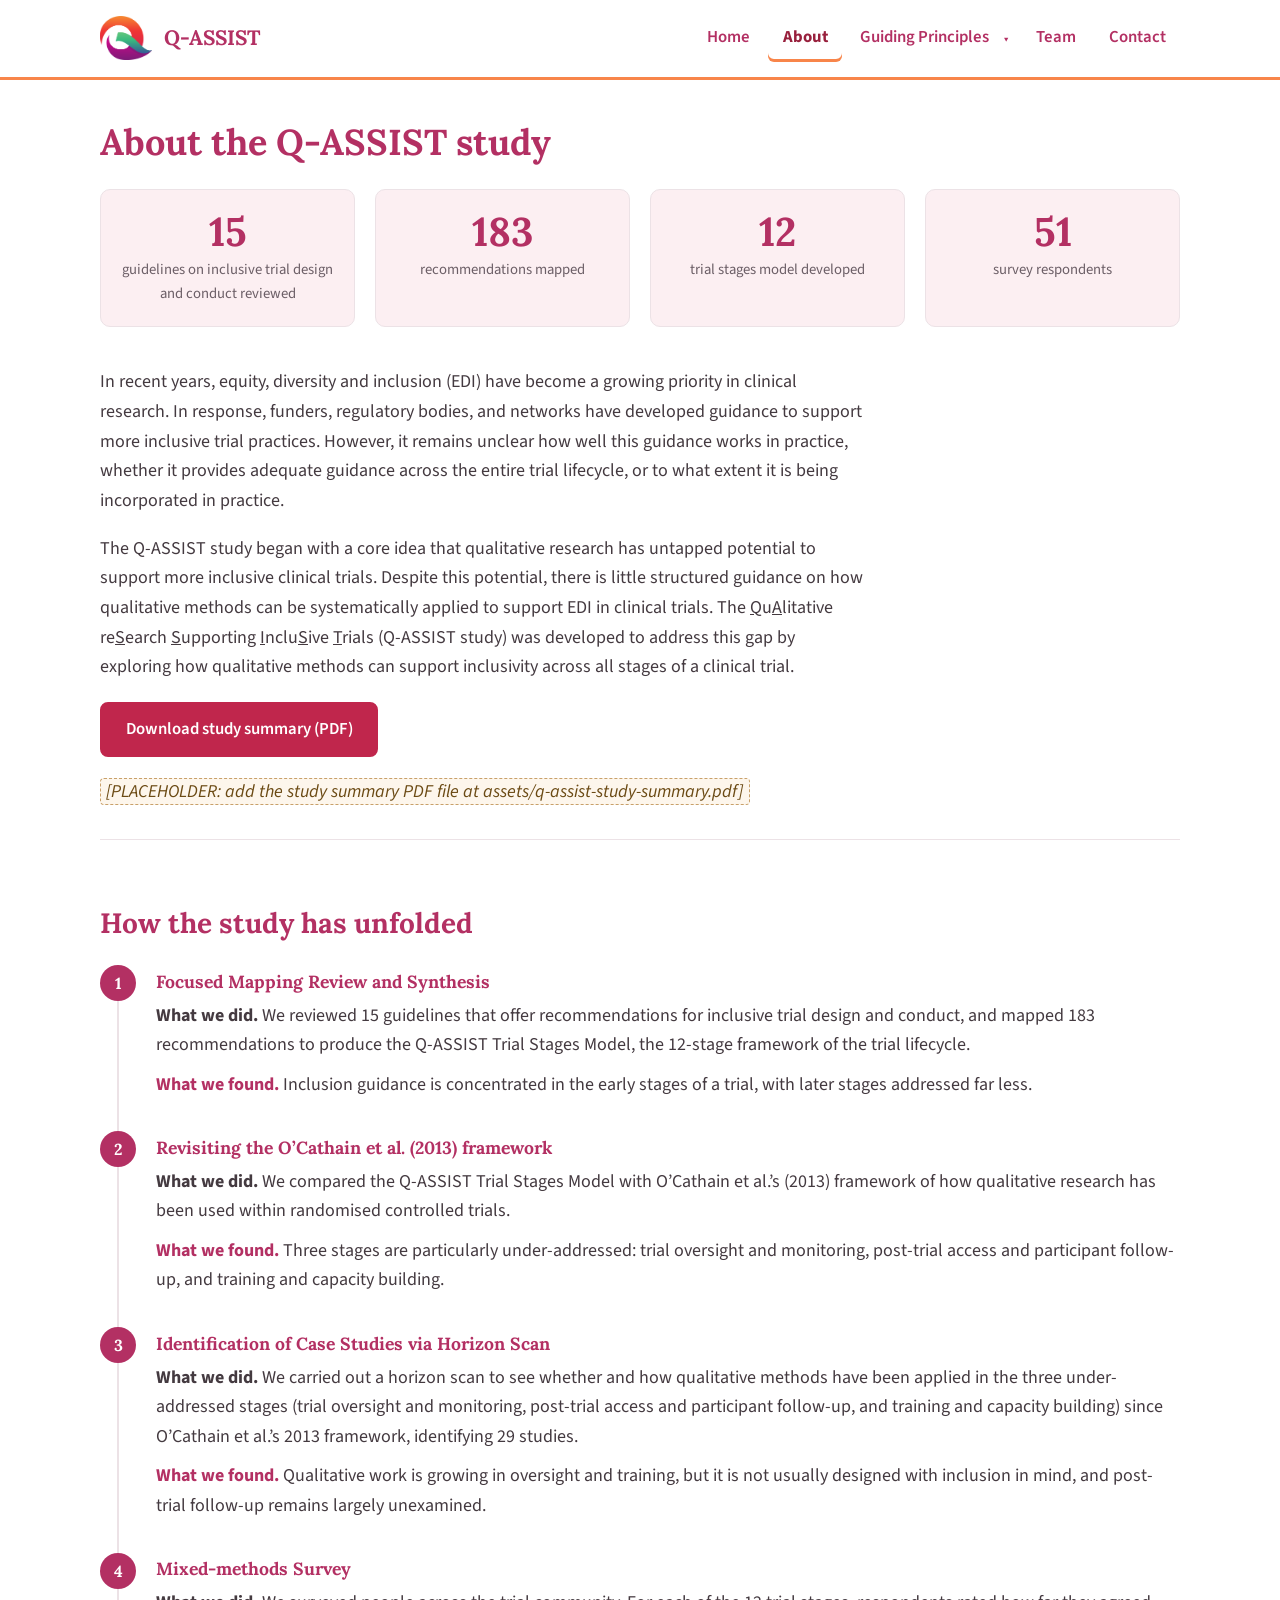
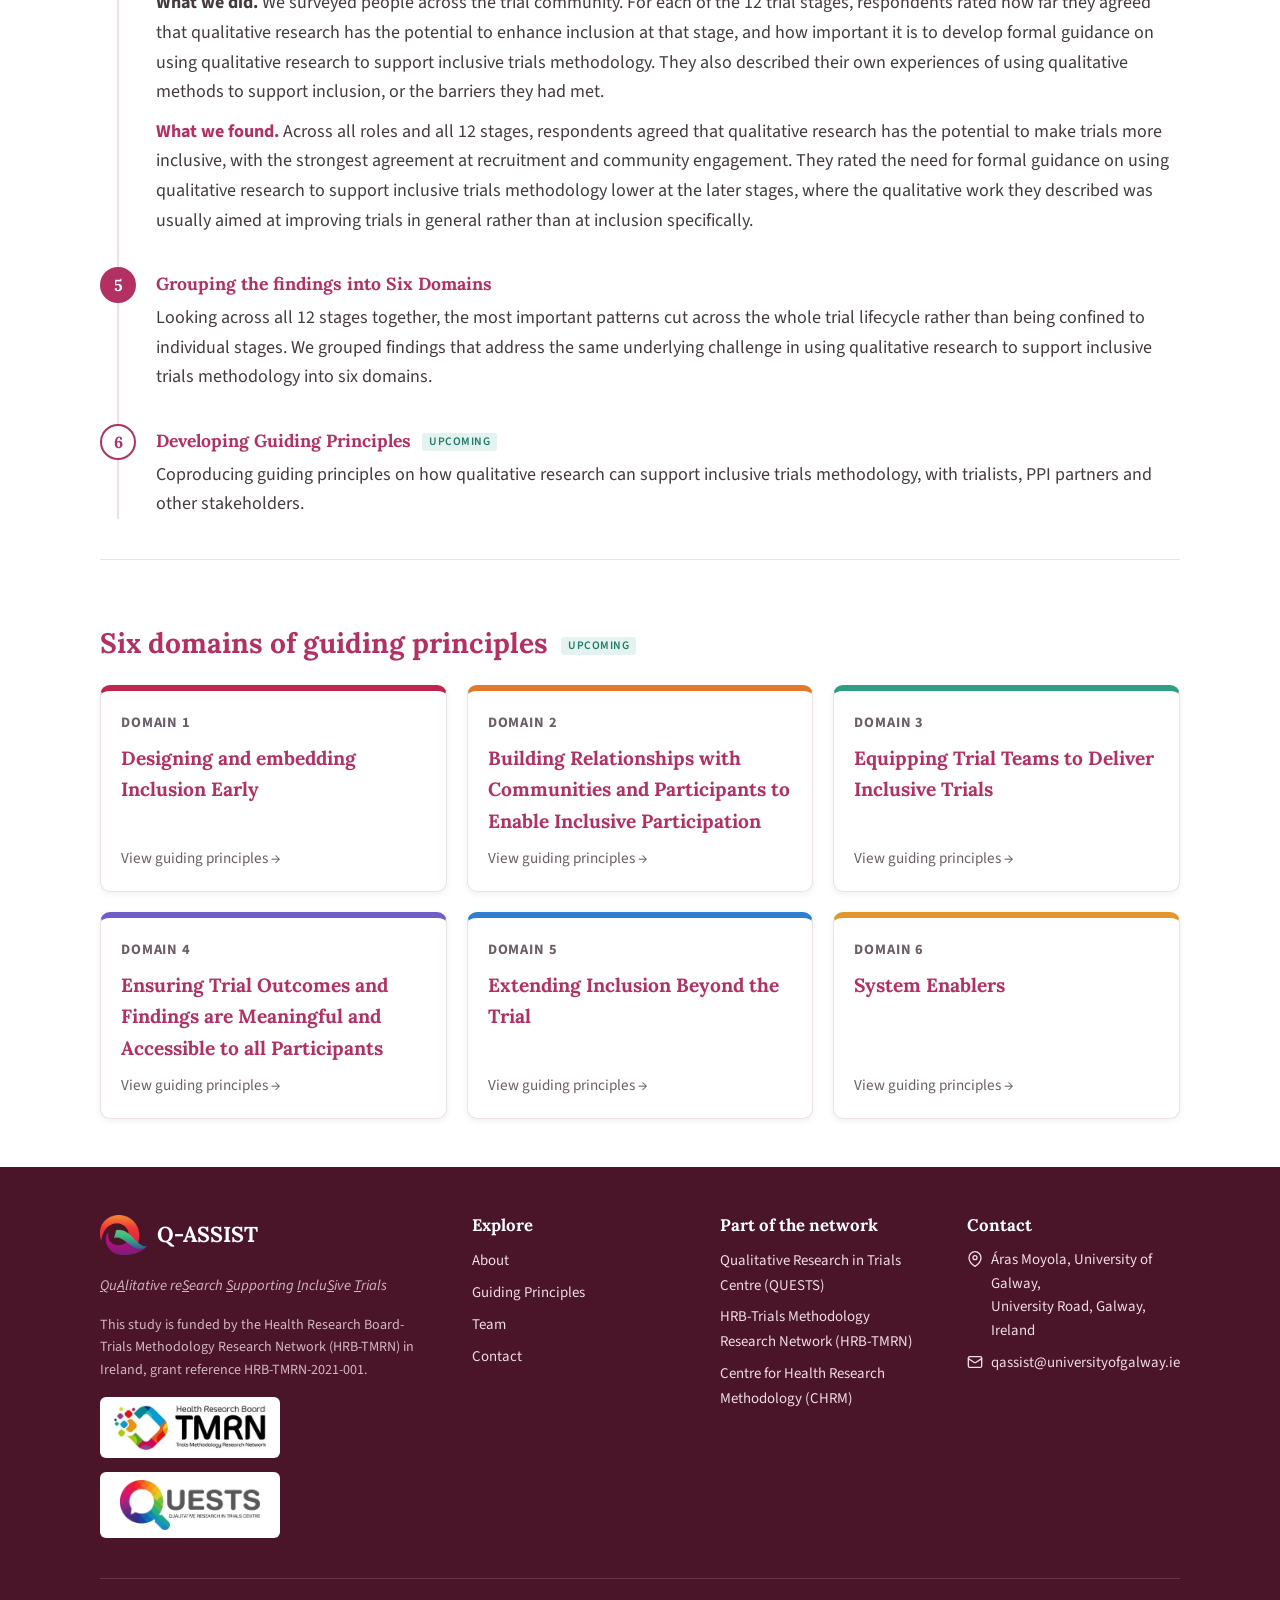
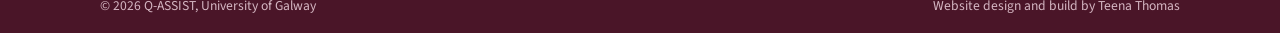
==== commit 6e871f6d: "Update Laura Jones's title; underline Q-ASSIST acronym letters in spelled-out phrase - Team page: ch" ====
--- a/about.html
+++ b/about.html
@@ -61,7 +61,7 @@
 
     <div class="page-intro">
       <p>In recent years, equity, diversity and inclusion (EDI) have become a growing priority in clinical research. In response, funders, regulatory bodies, and networks have developed guidance to support more inclusive trial practices. However, it remains unclear how well this guidance works in practice, whether it provides adequate guidance across the entire trial lifecycle, or to what extent it is being incorporated in practice.</p>
-      <p>The Q-ASSIST study began with a core idea that qualitative research has untapped potential to support more inclusive clinical trials. Despite this potential, there is little structured guidance on how qualitative methods can be systematically applied to support EDI in clinical trials. The QuAlitative reSearch Supporting IncluSive Trials (Q-ASSIST study) was developed to address this gap by exploring how qualitative methods can support inclusivity across all stages of a clinical trial.</p>
+      <p>The Q-ASSIST study began with a core idea that qualitative research has untapped potential to support more inclusive clinical trials. Despite this potential, there is little structured guidance on how qualitative methods can be systematically applied to support EDI in clinical trials. The <u>Q</u>u<u>A</u>litative re<u>S</u>earch <u>S</u>upporting <u>I</u>nclu<u>S</u>ive <u>T</u>rials (Q-ASSIST study) was developed to address this gap by exploring how qualitative methods can support inclusivity across all stages of a clinical trial.</p>
 
       <div class="btn-row">
         <a class="btn" href="assets/q-assist-study-summary.pdf" download>Download study summary (PDF)</a>
@@ -190,7 +190,7 @@
               <span class="brand-name">Q-ASSIST</span>
             </a>
           </div>
-          <p class="footer-tagline">QuAlitative reSearch Supporting IncluSive Trials</p>
+          <p class="footer-tagline"><u>Q</u>u<u>A</u>litative re<u>S</u>earch <u>S</u>upporting <u>I</u>nclu<u>S</u>ive <u>T</u>rials</p>
           <p class="footer-funding">This study is funded by the Health Research Board-Trials Methodology Research Network (HRB-TMRN) in Ireland, grant reference HRB-TMRN-2021-001.</p>
           <div class="footer-logos">
             <div class="footer-logo-panel"><img src="assets/hrb-tmrn-logo.png" alt="HRB-TMRN logo"></div>
@@ -225,8 +225,7 @@
           </div>
           <div class="footer-contact-line">
             <svg width="16" height="16" viewBox="0 0 24 24" fill="none" stroke="currentColor" stroke-width="2" stroke-linecap="round" stroke-linejoin="round" aria-hidden="true"><rect x="2" y="4" width="20" height="16" rx="2"/><path d="m22 7-8.97 5.7a1.94 1.94 0 0 1-2.06 0L2 7"/></svg>
-            <a href="mailto:placeholder@example.ac.uk">placeholder@example.ac.uk</a>
-            <span class="placeholder-inline">[PLACEHOLDER: contact email]</span>
+            <a href="mailto:qassist@universityofgalway.ie">qassist@universityofgalway.ie</a>
           </div>
         </div>
 
--- a/css/styles.css
+++ b/css/styles.css
@@ -187,6 +187,12 @@
   flex-wrap: wrap;
 }
 
+/* Home page only: header has no brand mark (the full logo already sits in
+   the hero below), so push the nav to the right instead of space-between. */
+.site-header--no-brand .header-inner {
+  justify-content: flex-end;
+}
+
 .brand {
   display: inline-flex;
   align-items: center;
@@ -204,16 +210,6 @@
   font-size: 1.3rem;
   font-weight: 700;
   color: var(--colour-heading);
-}
-
-/* Hide the brand logo on the home page (the hero already shows it) */
-.home .brand {
-  visibility: hidden;
-  width: 0;
-  overflow: hidden;
-  margin: 0;
-  padding: 0;
-  gap: 0;
 }
 
 /* Mobile menu toggle (hidden on wide screens) */
@@ -483,8 +479,8 @@
 }
 
 .cta-card:hover {
-  transform: translateY(-5px);
-  box-shadow: 0 8px 20px rgba(68, 58, 64, 0.14);
+  transform: translateY(-4px);
+  box-shadow: 0 6px 18px rgba(68, 58, 64, 0.12);
 }
 
 .cta-icon {
@@ -563,7 +559,7 @@
 
 .domain-card:hover {
   transform: translateY(-4px);
-  box-shadow: 0 8px 20px rgba(68, 58, 64, 0.18);
+  box-shadow: 0 6px 18px rgba(68, 58, 64, 0.12);
   color: var(--colour-ink);
 }
 
@@ -612,22 +608,6 @@
   height: 0.65em;
   border-radius: 50%;
   margin-right: 0.4em;
-}
-
-/* Domain status message (shown when guiding principles are in development) */
-.domain-status {
-  max-width: 40rem;
-  margin: 1.5rem 0 2rem;
-}
-
-.domain-status .tl-pill {
-  margin-left: 0;
-  margin-bottom: 0.6rem;
-}
-
-.domain-status p {
-  color: var(--colour-ink-soft);
-  font-size: 1.05rem;
 }
 
 /* "Back to overview" link on domain pages */
@@ -842,14 +822,23 @@
   border-radius: 10px;
   overflow: hidden;
   box-shadow: 0 2px 6px rgba(68, 58, 64, 0.08);
+  transition: transform 0.25s ease, box-shadow 0.25s ease;
+  cursor: pointer;
+}
+
+.team-card:hover {
+  transform: translateY(-4px);
+  box-shadow: 0 6px 18px rgba(68, 58, 64, 0.12);
 }
 
 .team-card img {
   width: 100%;
-  aspect-ratio: 1 / 1;
-  object-fit: cover;
+  aspect-ratio: 4 / 5;
+  object-fit: contain;
+  object-position: center;
   display: block;
   border-bottom: 1px solid var(--colour-border);
+  background: var(--colour-bg-soft);
 }
 
 .team-card-body {
@@ -865,12 +854,123 @@
   font-weight: 600;
   color: var(--colour-ink-soft);
   font-size: 0.98rem;
-  margin-bottom: 0.6em;
+  margin-bottom: 0;
 }
 
 .team-card .bio {
   font-size: 0.95rem;
+  margin: 0.6em 0 0;
+}
+
+.team-card .bio p {
   margin: 0;
+}
+
+.js-bio-popup .team-card .bio {
+  display: none;
+}
+
+/* ----- Team popup overlay ----- */
+
+.team-popup-overlay {
+  position: fixed;
+  inset: 0;
+  z-index: 200;
+  background: rgba(68, 58, 64, 0.55);
+  display: flex;
+  align-items: center;
+  justify-content: center;
+  padding: 1.5rem;
+  opacity: 0;
+  visibility: hidden;
+  transition: opacity 0.25s ease, visibility 0.25s ease;
+}
+
+.team-popup-overlay.open {
+  opacity: 1;
+  visibility: visible;
+}
+
+.team-popup {
+  position: relative;
+  background: var(--colour-bg);
+  border-radius: 12px;
+  box-shadow: 0 12px 40px rgba(68, 58, 64, 0.25);
+  max-width: 32rem;
+  width: 100%;
+  max-height: 90vh;
+  overflow-y: auto;
+  padding: 2rem 2rem 2.5rem;
+  transform: translateY(16px);
+  transition: transform 0.25s ease;
+}
+
+.team-popup-overlay.open .team-popup {
+  transform: translateY(0);
+}
+
+.team-popup-close {
+  position: absolute;
+  top: 0.75rem;
+  right: 0.75rem;
+  background: none;
+  border: none;
+  font-size: 1.6rem;
+  line-height: 1;
+  color: var(--colour-ink-soft);
+  cursor: pointer;
+  width: 2rem;
+  height: 2rem;
+  display: flex;
+  align-items: center;
+  justify-content: center;
+  border-radius: 50%;
+}
+
+.team-popup-close:hover {
+  background: var(--colour-bg-soft);
+  color: var(--colour-heading);
+}
+
+.team-popup-photo {
+  width: 100%;
+  max-height: 20rem;
+  object-fit: contain;
+  object-position: center;
+  display: block;
+  border-radius: 8px;
+  background: var(--colour-bg-soft);
+  margin-bottom: 1.25rem;
+}
+
+.team-popup-name {
+  margin: 0 0 0.2em;
+  font-size: 1.3rem;
+}
+
+.team-popup-role {
+  font-weight: 600;
+  color: var(--colour-ink-soft);
+  font-size: 0.98rem;
+  margin: 0 0 1rem;
+}
+
+.team-popup-bio {
+  font-size: 0.98rem;
+  line-height: 1.6;
+}
+
+.team-popup-bio p {
+  margin: 0;
+}
+
+@media (prefers-reduced-motion: reduce) {
+  .team-popup-overlay {
+    transition: none;
+  }
+  .team-popup {
+    transition: none;
+  }
 }
 
 /* --------------------------------------------------------------------------
@@ -1120,7 +1220,8 @@
 
 .contact-value a {
   color: var(--colour-primary);
-  word-break: break-all;
+  overflow-wrap: break-word;
+  word-break: normal;
 }
 
 /* --------------------------------------------------------------------------
@@ -1269,6 +1370,35 @@
 .footer-bottom a:hover,
 .footer-bottom a:focus {
   color: #ffffff;
+}
+
+/* --------------------------------------------------------------------------
+   Domain page — "In development" status
+   -------------------------------------------------------------------------- */
+
+.domain-status {
+  max-width: 40rem;
+  margin: 2rem 0;
+}
+
+.status-pill {
+  display: inline-block;
+  font-family: var(--font-body);
+  font-size: 0.78rem;
+  font-weight: 600;
+  text-transform: uppercase;
+  letter-spacing: 0.04em;
+  background: var(--colour-accent-soft);
+  color: var(--colour-accent-ink);
+  padding: 0.2em 0.7em;
+  border-radius: 4px;
+  margin-bottom: 0.6rem;
+}
+
+.domain-status p {
+  color: var(--colour-ink-soft);
+  font-size: 1.05rem;
+  line-height: 1.6;
 }
 
 /* --------------------------------------------------------------------------
@@ -1324,6 +1454,10 @@
     margin-left: 0.75rem;
   }
 
+  .contact-grid {
+    grid-template-columns: 1fr;
+  }
+
   .hero {
     padding: 2rem 0;
   }
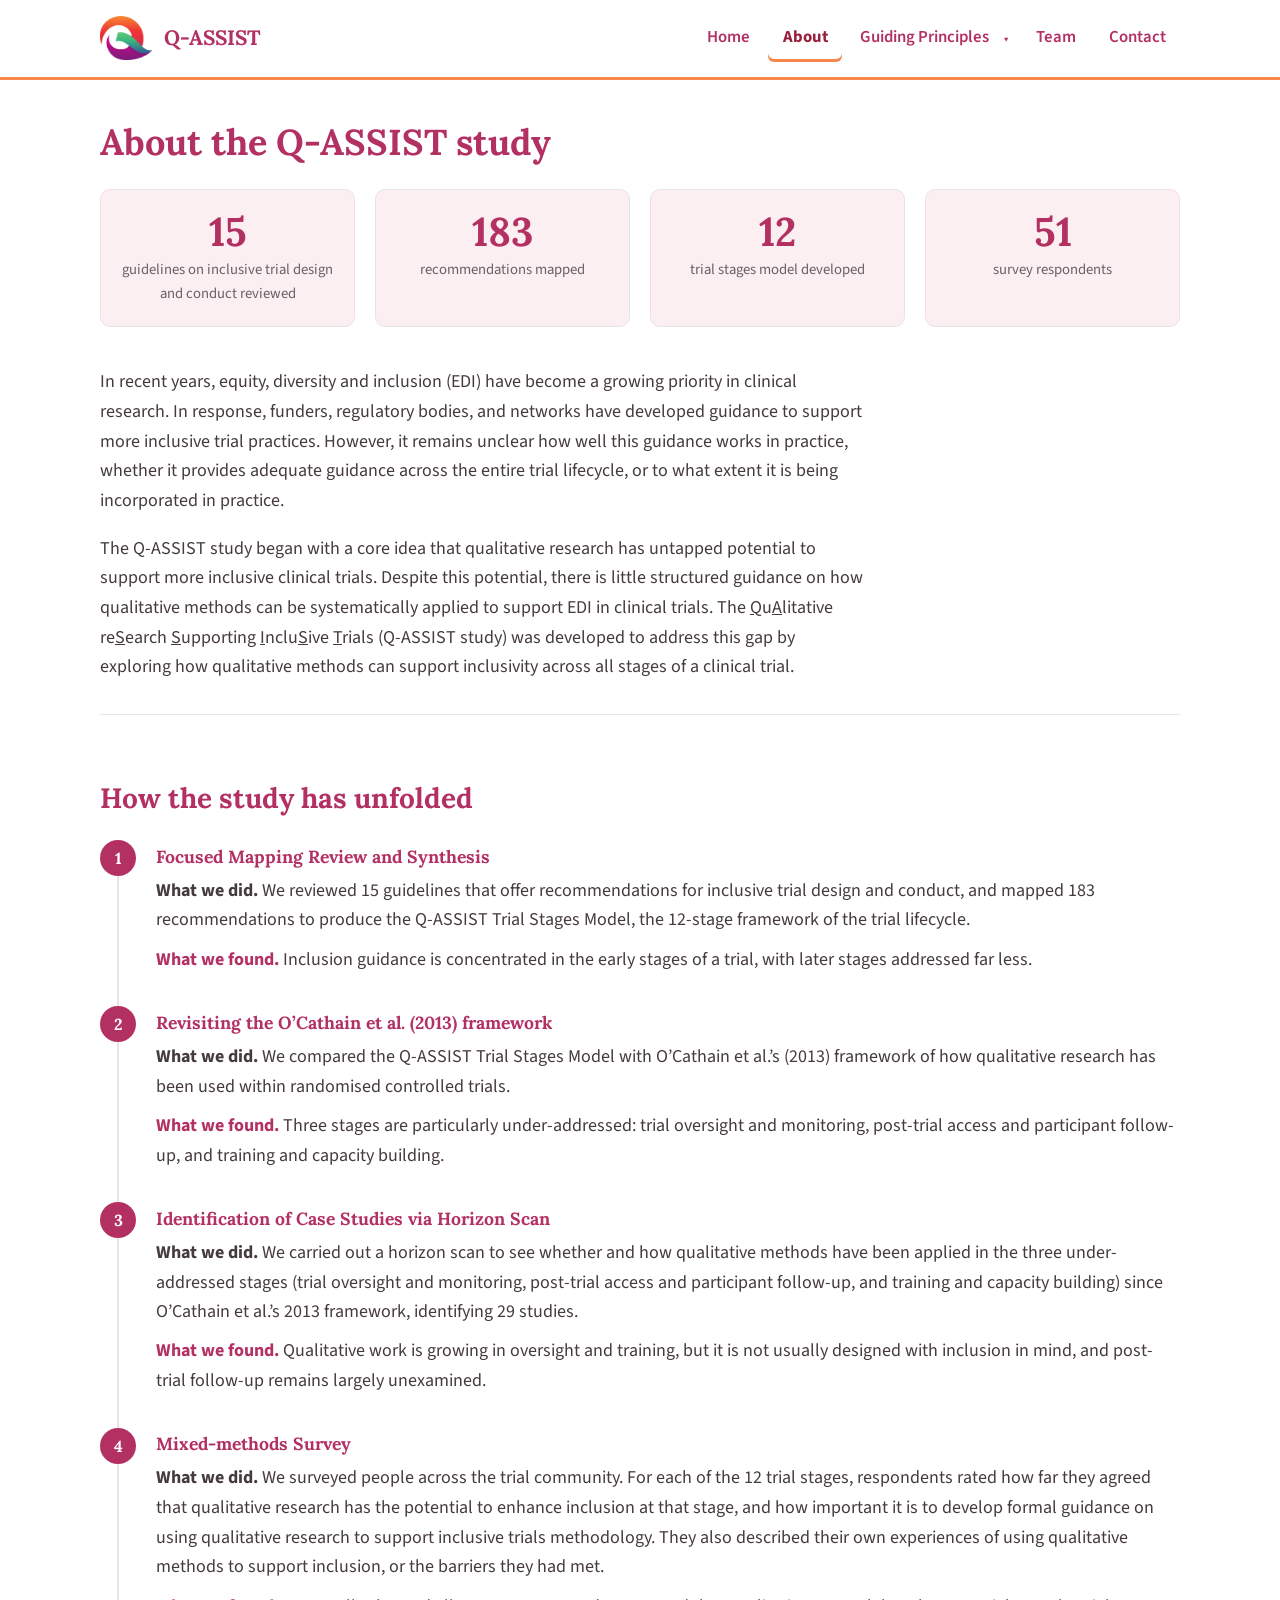
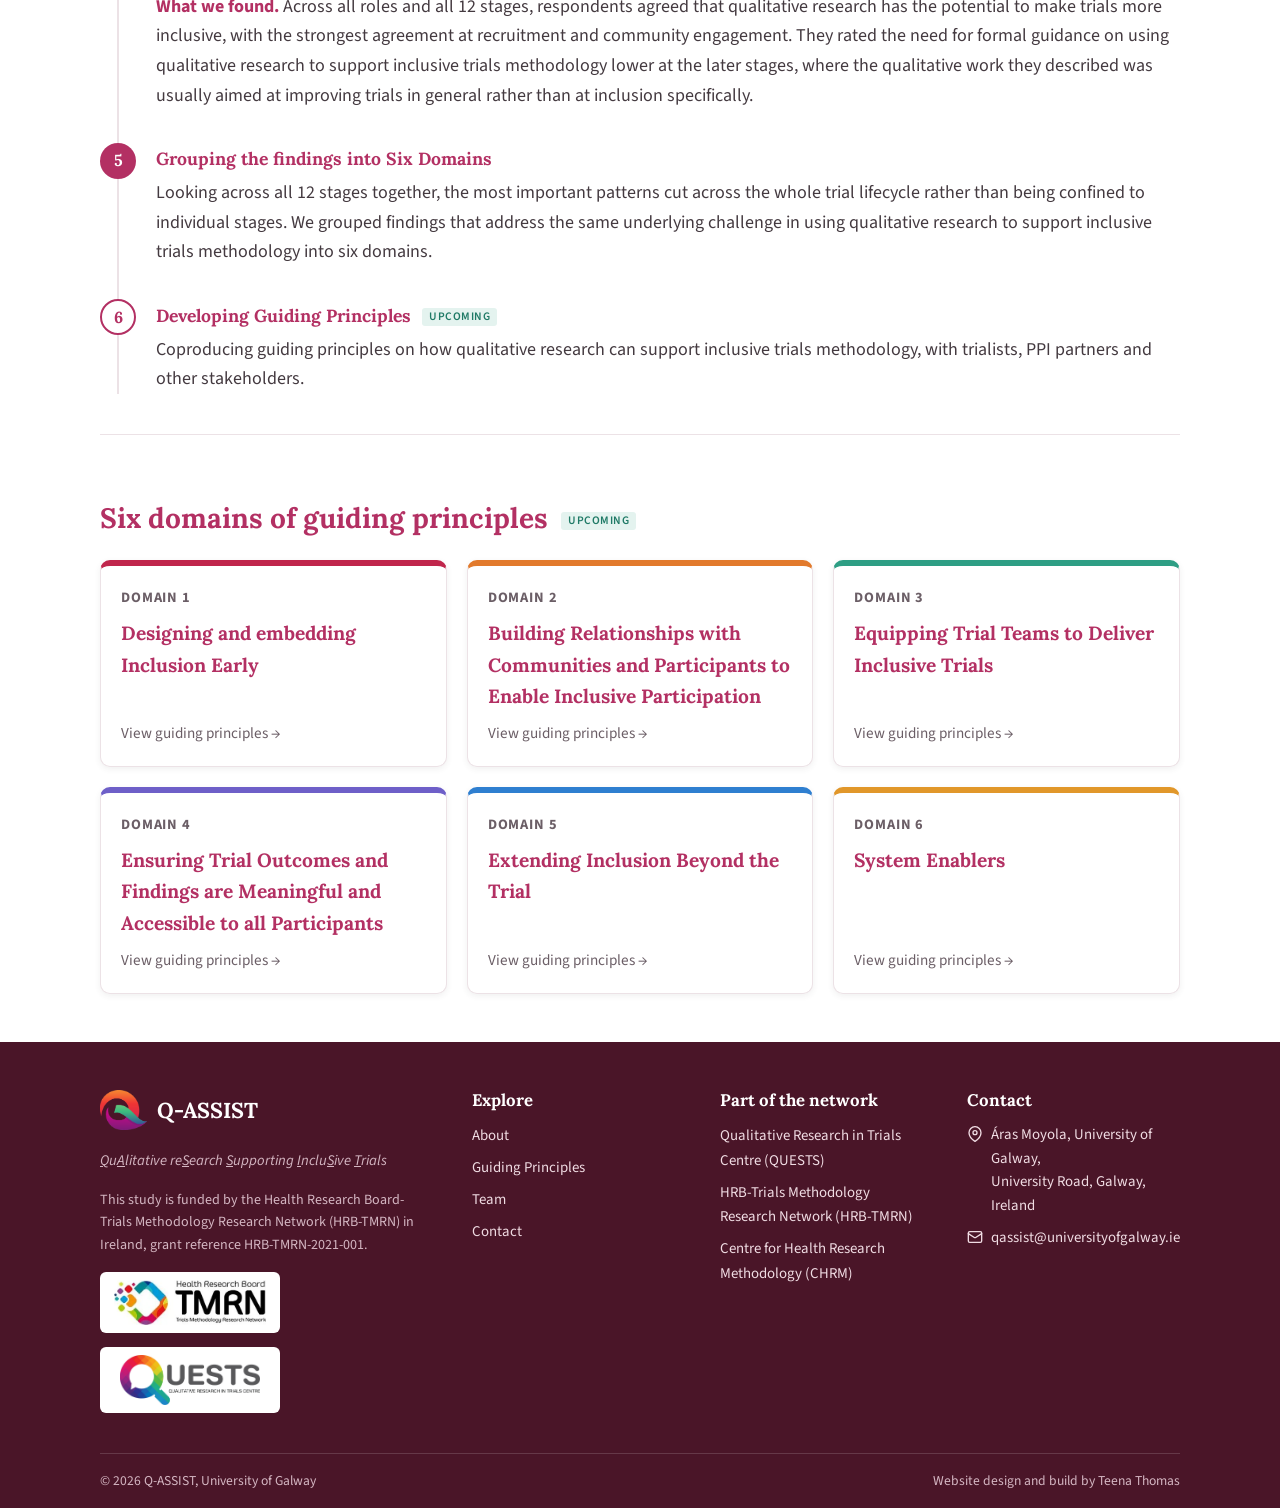
==== commit c4e485e5: "Remove study summary download button pending final PDF Co-Authored-By: Claude Sonnet 5 <noreply@anth" ====
--- a/about.html
+++ b/about.html
@@ -62,11 +62,6 @@
     <div class="page-intro">
       <p>In recent years, equity, diversity and inclusion (EDI) have become a growing priority in clinical research. In response, funders, regulatory bodies, and networks have developed guidance to support more inclusive trial practices. However, it remains unclear how well this guidance works in practice, whether it provides adequate guidance across the entire trial lifecycle, or to what extent it is being incorporated in practice.</p>
       <p>The Q-ASSIST study began with a core idea that qualitative research has untapped potential to support more inclusive clinical trials. Despite this potential, there is little structured guidance on how qualitative methods can be systematically applied to support EDI in clinical trials. The <u>Q</u>u<u>A</u>litative re<u>S</u>earch <u>S</u>upporting <u>I</u>nclu<u>S</u>ive <u>T</u>rials (Q-ASSIST study) was developed to address this gap by exploring how qualitative methods can support inclusivity across all stages of a clinical trial.</p>
-
-      <div class="btn-row">
-        <a class="btn" href="assets/q-assist-study-summary.pdf" download>Download study summary (PDF)</a>
-      </div>
-      <p><span class="placeholder-inline">[PLACEHOLDER: add the study summary PDF file at assets/q-assist-study-summary.pdf]</span></p>
     </div>
 
     <section class="phase-section" aria-labelledby="timeline-heading">
